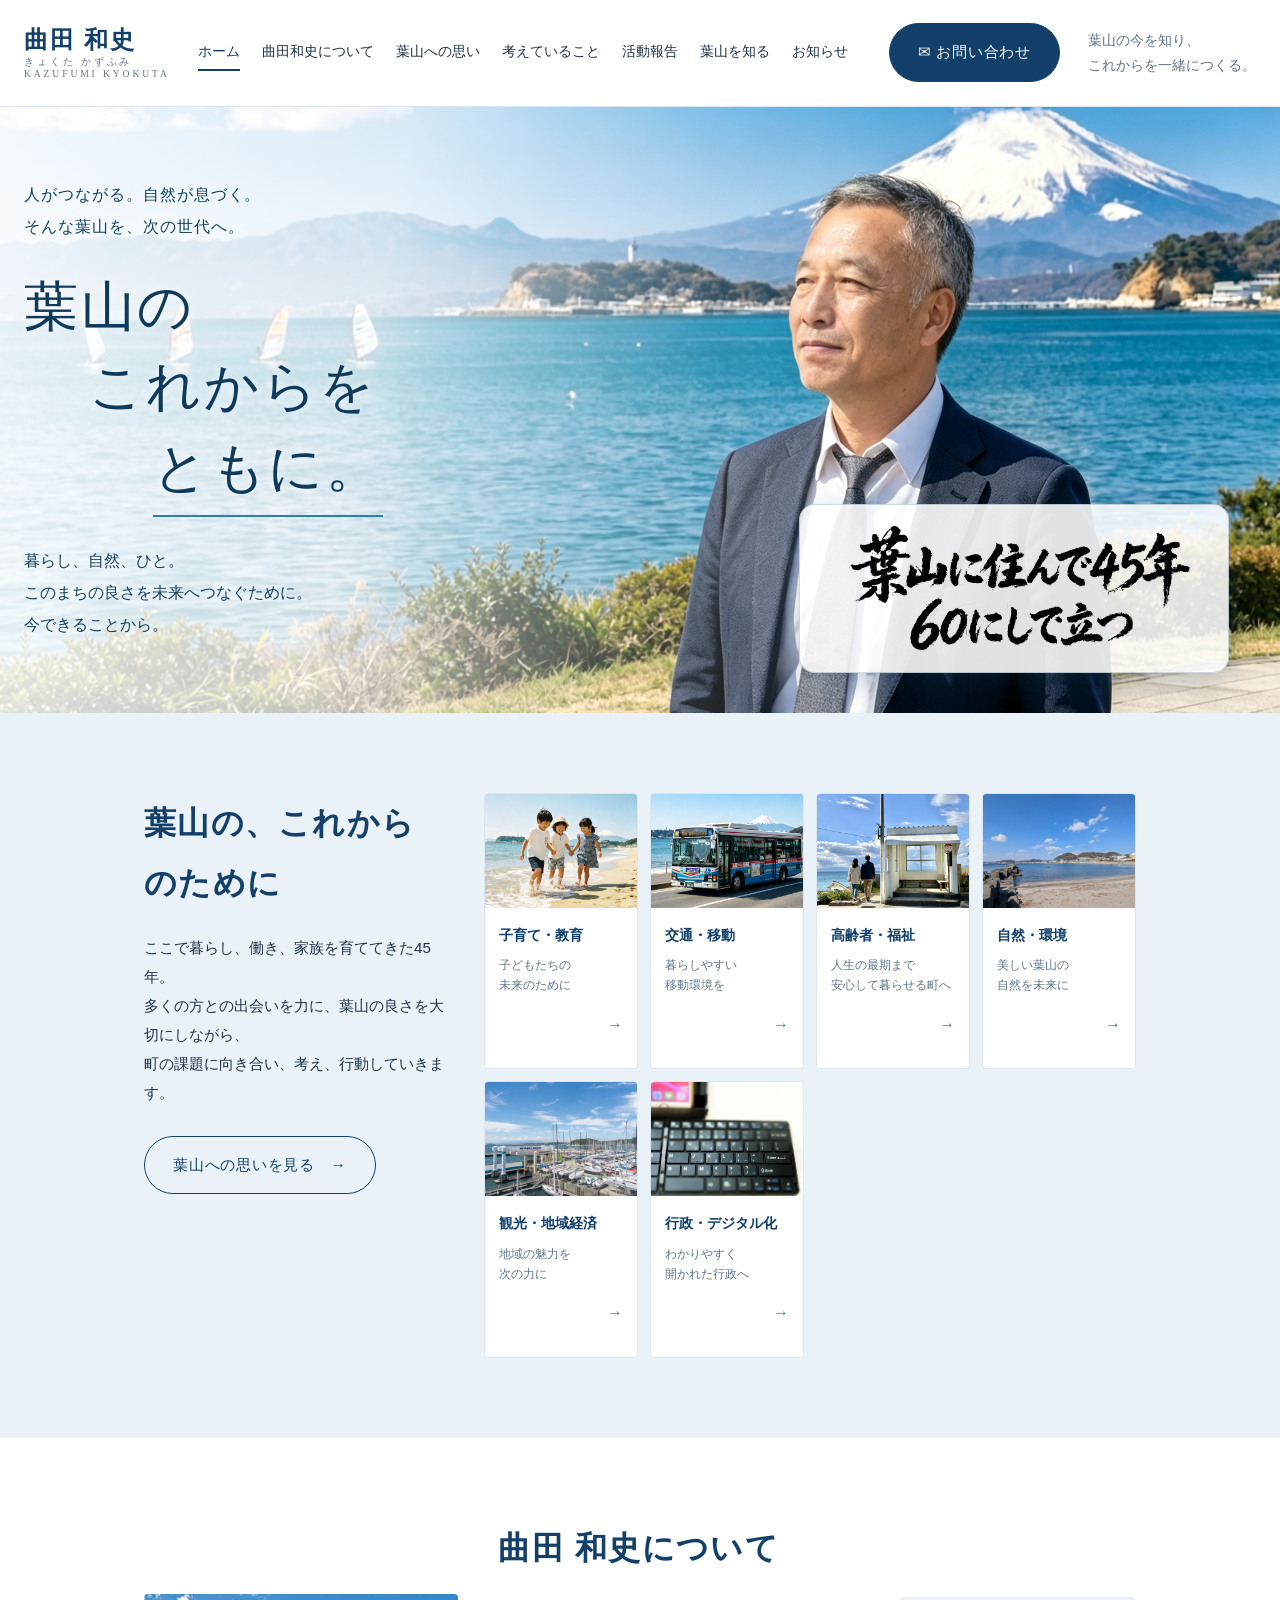
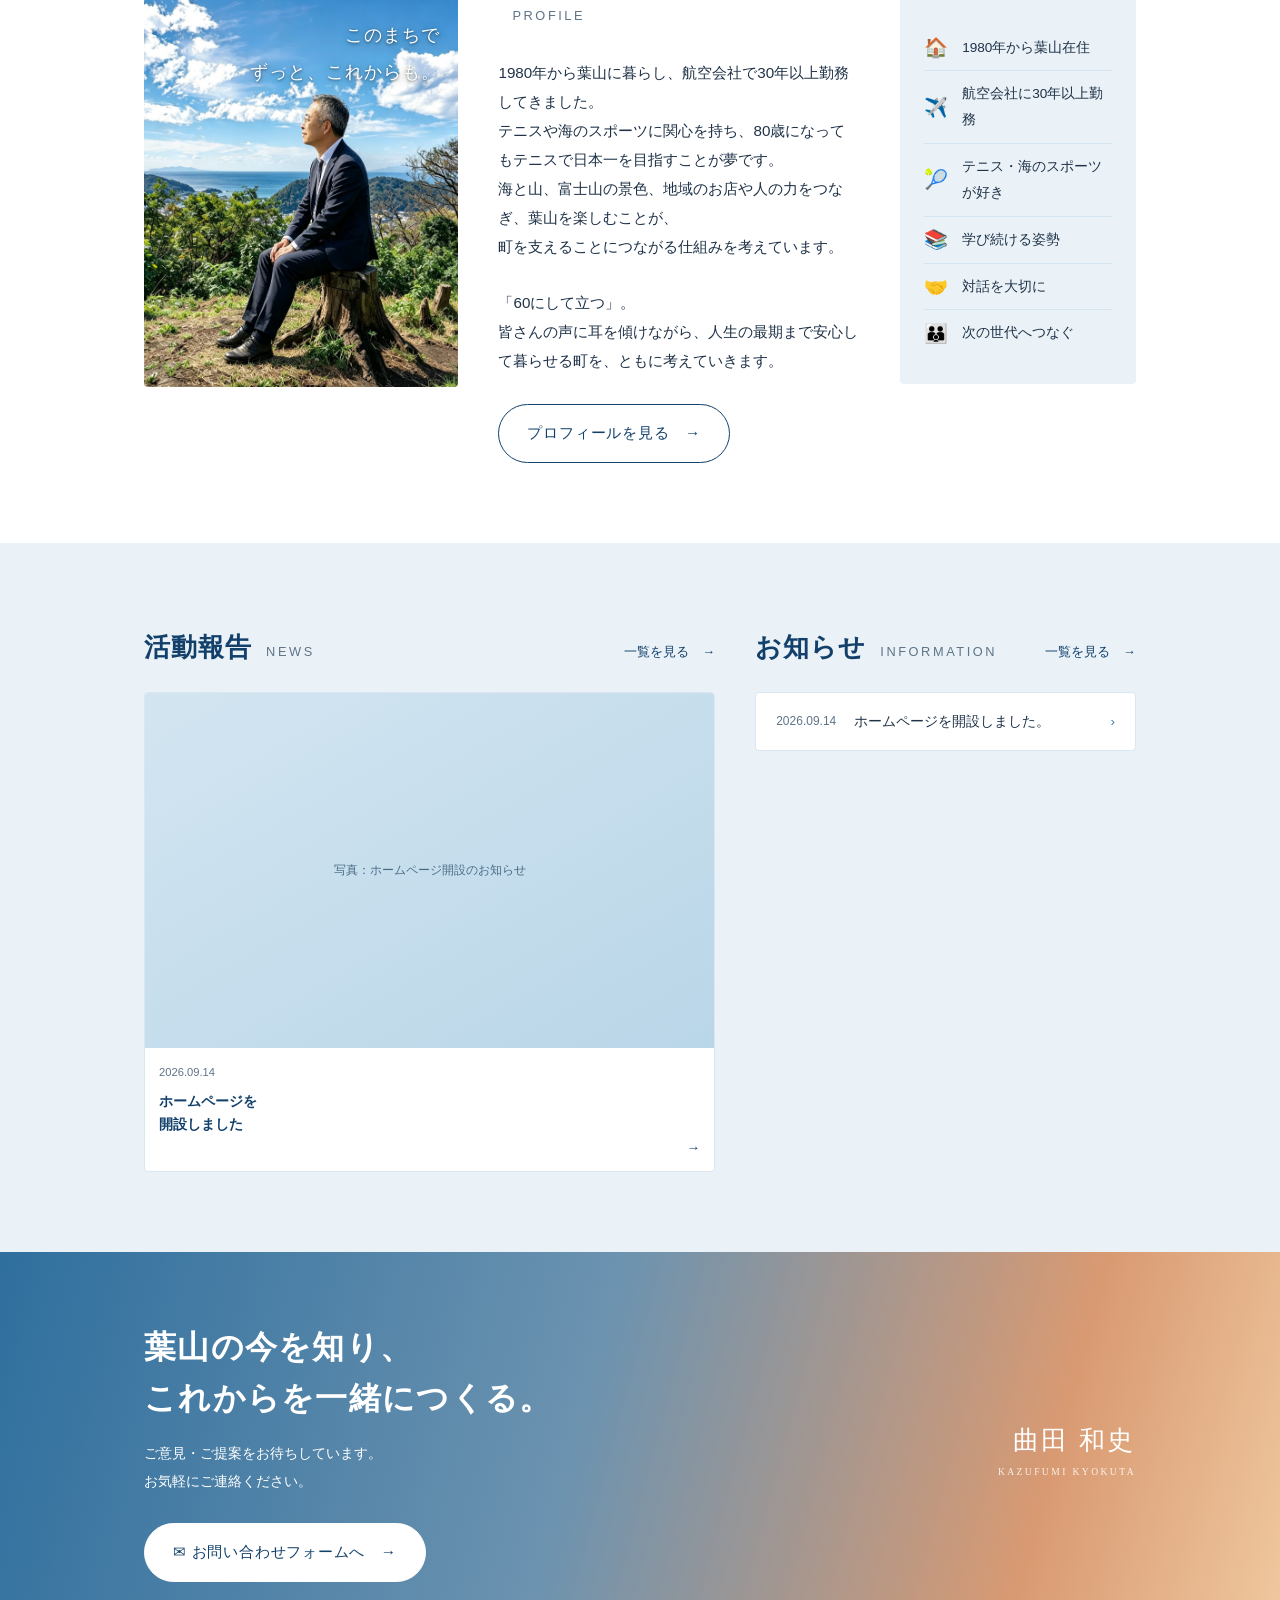
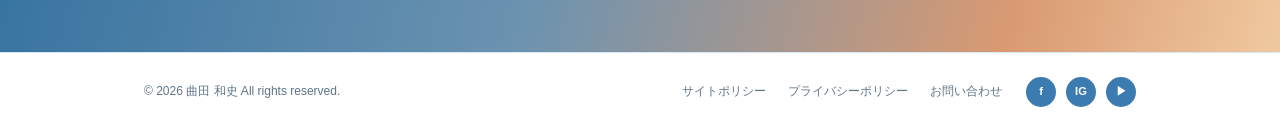
==== index.html @ a9e31032 "活動報告・お知らせを、まだ実施していない内容から整理 実際にはまだ行っていない活動報告・お知らせのダミー項目を削除し、 両セクションとも2026年9月14日付けの「ホームページを開設しました」 のみを" ====
<!DOCTYPE html>
<html lang="ja">
<head>
  <meta charset="UTF-8">
  <meta name="viewport" content="width=device-width, initial-scale=1.0">
  <title>曲田 和史 | 葉山のこれからを、ともに。</title>
  <link rel="stylesheet" href="assets/css/common.css">
</head>
<body>

  <!-- ============ ヘッダー ============ -->
  <header class="header">
    <div class="header__inner">

      <a class="logo" href="#home">
        <span class="logo__name">曲田 和史</span>
        <span class="logo__kana">きょくた かずふみ</span>
        <span class="logo__roman">KAZUFUMI KYOKUTA</span>
      </a>

      <!-- スマホ用のメニューボタン。押すと下のナビが開く（JS の 1〜3 番） -->
      <button class="menu-btn" id="menuBtn" aria-label="メニューを開く">☰</button>

      <nav class="nav" id="nav">
        <ul class="nav__list">
          <li><a href="#home" class="is-current">ホーム</a></li>
          <li><a href="#profile">曲田和史について</a></li>
          <li><a href="#omoi">葉山への思い</a></li>
          <li><a href="#policy">考えていること</a></li>
          <li><a href="#news">活動報告</a></li>
          <li><a href="#hayama">葉山を知る</a></li>
          <li><a href="#info">お知らせ</a></li>
        </ul>
      </nav>

      <a class="btn btn--fill header__contact" href="#contact">✉ お問い合わせ</a>

      <p class="header__catch">葉山の今を知り、<br>これからを一緒につくる。</p>

    </div>
  </header>

  <!-- ============ ヒーロー（トップの大きな見せ場） ============ -->
  <section class="hero" id="home">

    <!-- メイン写真。assets/images フォルダに置いた画像ファイルを、パスで指定している。
         alt は写真が表示できないときに代わりに読まれる説明文なので、内容がわかるように書く -->
    <img class="hero__bg" src="assets/images/hero-kyokuta-portrait_2560x1696.png"
         alt="葉山の海辺に立つ曲田和史。背景に江ノ島と富士山、海にはウィンドサーフィン">

    <div class="hero__inner">

      <p class="hero__lead">
        人がつながる。自然が息づく。<br>
        そんな葉山を、次の世代へ。
      </p>

      <h1 class="hero__catch">
        <span>葉山の</span>
        <span>これからを</span>
        <span>ともに。</span>
      </h1>

      <p class="hero__sub">
        暮らし、自然、ひと。<br>
        このまちの良さを未来へつなぐために。<br>
        今できることから。
      </p>

    </div>

    <!-- 毛筆の文字は画像（背景が透明な PNG）で用意して貼る。
         alt に同じ文字を書いておくと、画像が表示できないときや読み上げのときに、文字として伝わる -->
    <div class="hero__badge">
      <img src="assets/images/calligraphy-45years-transparent_2466x875.png" alt="葉山に住んで 45年 60にして立つ">
    </div>
  </section>

  <!-- ============ 考えていること（政策） ============ -->
  <section class="section policy" id="policy">
    <div class="container policy__inner">

      <div class="policy__text">
        <h2 class="heading">葉山の、これからのために</h2>
        <p>
          ここで暮らし、働き、家族を育ててきた45年。<br>
          多くの方との出会いを力に、葉山の良さを大切にしながら、<br>
          町の課題に向き合い、考え、行動していきます。
        </p>
        <a class="btn btn--line" href="#omoi">葉山への思いを見る　→</a>
      </div>

      <div class="policy__cards">

        <a class="card" href="kosodate.html">
          <div class="photo">
            <img src="assets/images/kids-on-beach_2048x2048.png"
                 alt="江ノ島と富士山を背景に、波打ち際で手をつないで歩く3人の子どもたち"
                 style="width: 100%; height: 100%; object-fit: cover;">
          </div>
          <div class="card__body">
            <p class="card__title">子育て・教育</p>
            <p class="card__desc">子どもたちの<br>未来のために</p>
            <p class="card__arrow">→</p>
          </div>
        </a>

        <a class="card" href="kotsu.html">
          <div class="photo">
            <img src="assets/images/route-bus_2848x1600.png"
                 alt="江ノ島と富士山を背景に、海沿いの道を走る路線バス"
                 style="width: 100%; height: 100%; object-fit: cover;">
          </div>
          <div class="card__body">
            <p class="card__title">交通・移動</p>
            <p class="card__desc">暮らしやすい<br>移動環境を</p>
            <p class="card__arrow">→</p>
          </div>
        </a>

        <a class="card" href="korei.html">
          <div class="photo">
            <img src="assets/images/elderly-couple-walking_2464x1600.png"
                 alt="海沿いの道でバス停の待合所の前を、手をつないで歩く夫婦の後ろ姿"
                 style="width: 100%; height: 100%; object-fit: cover;">
          </div>
          <div class="card__body">
            <p class="card__title">高齢者・福祉</p>
            <p class="card__desc">人生の最期まで<br>安心して暮らせる町へ</p>
            <p class="card__arrow">→</p>
          </div>
        </a>

        <a class="card" href="shizen.html">
          <div class="photo">
            <img src="assets/images/hayama-coast_1280x720.png"
                 alt="テトラポッドごしに見える葉山の海と、遠くに広がる街並みと山"
                 style="width: 100%; height: 100%; object-fit: cover;">
          </div>
          <div class="card__body">
            <p class="card__title">自然・環境</p>
            <p class="card__desc">美しい葉山の<br>自然を未来に</p>
            <p class="card__arrow">→</p>
          </div>
        </a>

        <a class="card" href="kanko.html">
          <div class="photo">
            <img src="assets/images/yacht-harbor_800x600.png"
                 alt="ヨットが並ぶ葉山マリーナと、奥に見える江ノ島"
                 style="width: 100%; height: 100%; object-fit: cover;">
          </div>
          <div class="card__body">
            <p class="card__title">観光・地域経済</p>
            <p class="card__desc">地域の魅力を<br>次の力に</p>
            <p class="card__arrow">→</p>
          </div>
        </a>

        <a class="card" href="gyosei.html">
          <div class="photo">
            <img src="assets/images/digital-procedure-keyboard_670x446.png"
                 alt="スマートフォンとBluetoothキーボードを使って手続きをするようす"
                 style="width: 100%; height: 100%; object-fit: cover;">
          </div>
          <div class="card__body">
            <p class="card__title">行政・デジタル化</p>
            <p class="card__desc">わかりやすく<br>開かれた行政へ</p>
            <p class="card__arrow">→</p>
          </div>
        </a>

      </div>
    </div>
  </section>

  <!-- ============ 曲田 和史について（プロフィール） ============ -->
  <section class="section profile" id="profile">
    <div class="container profile__inner">

      <div class="profile__figure">
        <div class="photo" style="width: 100%; height: 100%;">
          <img src="assets/images/profile-portrait-nature_2304x1728.png"
               alt="緑に囲まれた高台から、海と葉山の街並みを見つめる曲田和史"
               style="width: 100%; height: 100%; object-fit: cover;">
        </div>
        <p class="profile__handwrite">
          このまちで<br>
          ずっと、これからも。
        </p>
      </div>

      <div class="profile__text">
        <h2 class="heading">曲田 和史について<span class="heading-en">PROFILE</span></h2>
        <p>
          1980年から葉山に暮らし、航空会社で30年以上勤務してきました。<br>
          テニスや海のスポーツに関心を持ち、80歳になってもテニスで日本一を目指すことが夢です。<br>
          海と山、富士山の景色、地域のお店や人の力をつなぎ、葉山を楽しむことが、<br>
          町を支えることにつながる仕組みを考えています。
        </p>
        <p>
          「60にして立つ」。<br>
          皆さんの声に耳を傾けながら、人生の最期まで安心して暮らせる町を、ともに考えていきます。
        </p>
        <a class="btn btn--line" href="profile.html">プロフィールを見る　→</a>
      </div>

      <!-- アイコンは絵文字（ただの文字）を使っているので、外部のライブラリはいらない -->
      <ul class="profile__points">
        <li><span class="icon">🏠</span>1980年から葉山在住</li>
        <li><span class="icon">✈️</span>航空会社に30年以上勤務</li>
        <li><span class="icon">🎾</span>テニス・海のスポーツが好き</li>
        <li><span class="icon">📚</span>学び続ける姿勢</li>
        <li><span class="icon">🤝</span>対話を大切に</li>
        <li><span class="icon">👪</span>次の世代へつなぐ</li>
      </ul>

    </div>
  </section>

  <!-- ============ 活動報告 ＋ お知らせ ============ -->
  <section class="section news" id="news">
    <div class="container news__inner">

      <div id="omoi">
        <div class="news__head">
          <h2 class="heading">活動報告<span class="heading-en">NEWS</span></h2>
          <a class="link-more" href="#news">一覧を見る　→</a>
        </div>

        <div class="news__cards">

          <a class="card news__card" href="#news">
            <div class="photo"><span>写真：ホームページ開設のお知らせ</span></div>
            <div class="card__body">
              <time datetime="2026-09-14">2026.09.14</time>
              <p>ホームページを<br>開設しました</p>
              <p class="card__arrow">→</p>
            </div>
          </a>

        </div>
      </div>

      <div id="info">
        <div class="news__head">
          <h2 class="heading">お知らせ<span class="heading-en">INFORMATION</span></h2>
          <a class="link-more" href="#info">一覧を見る　→</a>
        </div>

        <ul class="info__list">
          <li><a href="#info"><time datetime="2026-09-14">2026.09.14</time>ホームページを開設しました。<span class="arrow">›</span></a></li>
        </ul>
      </div>

    </div>
  </section>

  <!-- ============ お問い合わせへの呼びかけ ============ -->
  <section class="cta" id="contact">
    <div class="container cta__inner">

      <div>
        <h2 class="cta__title">
          葉山の今を知り、<br>
          これからを一緒につくる。
        </h2>
        <p class="cta__text">
          ご意見・ご提案をお待ちしています。<br>
          お気軽にご連絡ください。
        </p>
        <a class="btn btn--white" href="#contact">✉ お問い合わせフォームへ　→</a>
      </div>

      <p class="cta__sign" id="hayama">
        <strong>曲田 和史</strong>
        <small>KAZUFUMI KYOKUTA</small>
      </p>

    </div>
  </section>

  <!-- ============ フッター ============ -->
  <footer class="footer">
    <div class="container footer__inner">

      <p style="margin: 0;">© 2026 曲田 和史 All rights reserved.</p>

      <ul class="footer__links">
        <li><a href="#">サイトポリシー</a></li>
        <li><a href="#">プライバシーポリシー</a></li>
        <li><a href="#contact">お問い合わせ</a></li>
      </ul>

      <ul class="footer__sns">
        <li><a href="#" aria-label="Facebook">f</a></li>
        <li><a href="#" aria-label="Instagram">IG</a></li>
        <li><a href="#" aria-label="YouTube">▶</a></li>
      </ul>

    </div>
  </footer>

  <!-- 右下に固定される「上に戻る」ボタン -->
  <button class="to-top" id="toTopBtn" aria-label="ページの先頭へ戻る">↑</button>

  <script>
    // 1. スマホ用のメニューボタンと、開け閉めしたいナビを探しておく
    const menuBtn = document.getElementById("menuBtn");
    const nav = document.getElementById("nav");

    // 2. メニューボタンがクリックされたら、ナビに is-open という印を付け外しする
    //    （classList.toggle は「付いていなければ付ける／付いていれば外す」という便利な命令）
    menuBtn.addEventListener("click", function () {
      nav.classList.toggle("is-open");
    });

    // 3. ナビの中のリンクが押されたら、開いたメニューを閉じる
    //    querySelectorAll で「当てはまるものすべて」を集め、forEach で 1つずつ処理する
    nav.querySelectorAll("a").forEach(function (link) {
      link.addEventListener("click", function () {
        nav.classList.remove("is-open");
      });
    });

    // 4. 右下の「上に戻る」ボタンを探しておく
    const toTopBtn = document.getElementById("toTopBtn");

    // 5. ページがスクロールされるたびに、中括弧の中を実行する
    //    window.scrollY は「今どれくらい下までスクロールしたか」を px であらわす数
    window.addEventListener("scroll", function () {
      if (window.scrollY > 400) {
        toTopBtn.classList.add("is-visible");     // 400px より下なら、ボタンを表示する
      } else {
        toTopBtn.classList.remove("is-visible");  // それより上なら、ボタンを隠す
      }
    });

    // 6. 「上に戻る」ボタンがクリックされたら、ページの先頭（top: 0）までなめらかに動かす
    toTopBtn.addEventListener("click", function () {
      window.scrollTo({ top: 0, behavior: "smooth" });
    });
  </script>

</body>
</html>
---- assets/css/common.css ----
/* 1. よく使う色をここにまとめておく。--名前 で作った値は、下のほうで var(--名前) と書いて呼び出せる */
    :root {
      --navy:       #12406b;   /* 見出しやボタンに使う濃い青 */
      --navy-dark:  #0c2d4d;   /* いちばん濃い青（ボタンを押したときなど） */
      --navy-light: #3c7bb0;   /* 少し明るい青 */
      --sky:        #eaf2f8;   /* 背景のうすい水色 */
      --sky-deep:   #d3e5f1;   /* 少し濃い水色 */
      --text:       #1f3247;   /* ふつうの文字の色 */
      --text-sub:   #5f7488;   /* 補足の文字の色（少し薄い） */
      --line:       #dbe7f0;   /* 区切り線や枠の色 */
      --white:      #ffffff;
    }

    /* 2. ブラウザが最初から付けている余白などを打ち消しておく。* は「すべての要素」という意味 */
    * {
      box-sizing: border-box;  /* 幅の計算に padding と border も含める（レイアウトが崩れにくくなる） */
    }

    /* 3. ページ全体の基本の見た目 */
    html {
      scroll-behavior: smooth; /* ページ内リンクを押したとき、ぴょんと飛ばずになめらかに動く */
    }

    body {
      margin: 0;
      font-family: "Yu Gothic UI", "Hiragino Sans", "Meiryo", sans-serif;
      font-size: 16px;
      line-height: 1.9;
      color: var(--text);
      background-color: var(--white);
    }

    img {
      max-width: 100%;         /* 画面より大きい画像がはみ出さないようにする */
      height: auto;
      display: block;
    }

    a {
      color: inherit;          /* inherit = 親と同じ指定を受けつぐ。ここでは文字色をそのままにする */
      text-decoration: none;   /* リンクの下線を消す */
    }

    /* 4. 中身を画面の中央に置くための箱。max-width で広がりすぎるのを止める */
    .container {
      width: 100%;
      max-width: 1040px;
      margin: 0 auto;          /* 左右の margin を auto にすると中央に寄る */
      padding: 0 24px;
    }

    /* 5. セクション（大きなかたまり）の上下の余白 */
    .section {
      padding: 80px 0;
      /* 上に固定されているヘッダーの下にタイトルが隠れないよう、リンクで飛んだときの余白をとる */
      scroll-margin-top: 90px;
    }

    /* 6. セクションの見出し。日本語の大きい文字と、そのうしろの小さい英語をセットで使う */
    .heading {
      margin: 0 0 20px;
      font-size: 2rem;         /* rem は「body の文字サイズの何倍か」。2rem = 32px */
      font-weight: 700;
      letter-spacing: 0.04em;  /* 文字と文字のすき間を少し広げると上品に見える */
      color: var(--navy);
    }

    .heading-en {
      margin-left: 14px;
      font-size: 0.8rem;
      font-weight: 500;
      letter-spacing: 0.2em;
      color: var(--text-sub);
    }

    /* 7. 【写真のかわりの箱】まだ写真がないので、うすい水色の四角で場所だけ作っておく。
          写真ができたら、この <div class="photo"> を <img src="ファイル名" alt="説明"> に差し替える */
    .photo {
      display: flex;                 /* 中の文字を上下左右の中央に置くための指定（この行と下の2行がセット） */
      align-items: center;
      justify-content: center;
      background: linear-gradient(150deg, var(--sky-deep), #b9d6e8);
      border-radius: 4px;
      overflow: hidden;              /* 中身が箱からはみ出したら切り取る */
    }

    .photo span {
      padding: 4px 10px;
      font-size: 0.75rem;
      line-height: 1.6;
      text-align: center;
      color: #4a6d87;
    }

    /* 8. ボタンの共通の見た目。塗りつぶしの青ボタンと、枠だけの白ボタンの2種類を用意する */
    .btn {
      display: inline-flex;          /* 文字と矢印を横に並べつつ、上下の中央でそろえる */
      align-items: center;
      gap: 12px;                     /* 中の要素どうしのすき間 */
      padding: 14px 28px;
      font-size: 0.95rem;
      font-family: inherit;
      letter-spacing: 0.05em;
      border-radius: 999px;          /* とても大きい値にすると、左右が半円のカプセル型になる */
      border: 1px solid var(--navy);
      cursor: pointer;               /* マウスを重ねたときの矢印を「指」の形にする */
      transition: 0.25s;             /* 色などが変わるとき、0.25 秒かけてなめらかに変える */
    }

    .btn--fill {
      color: var(--white);
      background: var(--navy);
    }

    /* 9. :hover は「マウスを重ねたとき」の見た目 */
    .btn--fill:hover {
      background: var(--navy-dark);
      border-color: var(--navy-dark);
    }

    .btn--line {
      color: var(--navy);
      background: transparent;       /* transparent = 透明（背景色なし） */
    }

    .btn--line:hover {
      color: var(--white);
      background: var(--navy);
    }

    /* 10. ヘッダー。position: sticky でスクロールしても画面の上にはりつく */
    .header {
      position: sticky;
      top: 0;
      z-index: 50;                   /* 数字が大きいほど手前に表示される */
      background: rgba(255, 255, 255, 0.95);
      border-bottom: 1px solid var(--line);
      backdrop-filter: blur(6px);    /* うしろをぼかして、すこし透けたガラスのように見せる */
    }

    .header__inner {
      display: flex;                 /* 中身を横一列に並べる */
      align-items: center;
      gap: 28px;
      max-width: 1280px;
      margin: 0 auto;
      padding: 14px 24px;
    }

    /* 11. 左上の名前（ロゴ）。明朝体にすると落ちついた雰囲気になる */
    .logo {
      flex-shrink: 0;                /* 画面が狭くなっても、この部分は縮ませない */
      font-family: "Yu Mincho", "Hiragino Mincho ProN", "MS PMincho", serif;
      line-height: 1.3;
    }

    .logo__name {
      display: block;
      font-size: 1.5rem;
      font-weight: 700;
      letter-spacing: 0.08em;
      color: var(--navy);
    }

    .logo__kana,
    .logo__roman {
      display: block;
      font-size: 0.6rem;
      letter-spacing: 0.3em;
      color: var(--text-sub);
    }

    /* 12. メニュー（ナビゲーション）。ul の点を消して横に並べる */
    .nav {
      margin-right: auto;            /* 右側の margin を auto にすると、残りのすき間を全部そこに使う＝左に寄る */
    }

    .nav__list {
      display: flex;
      gap: 22px;
      margin: 0;
      padding: 0;
      list-style: none;              /* 箇条書きの点を消す */
    }

    .nav__list a {
      display: inline-block;
      padding: 4px 0;
      font-size: 0.85rem;
      border-bottom: 2px solid transparent;  /* 下線の場所を先に作っておき、色だけ透明にしておく */
      transition: 0.2s;
    }

    .nav__list a:hover,
    .nav__list a.is-current {        /* is-current は「今見ているページ」に付ける印 */
      color: var(--navy);
      border-bottom-color: var(--navy);
    }

    /* 13. ヘッダーのいちばん右の小さなキャッチコピー */
    .header__catch {
      flex-shrink: 0;
      font-size: 0.9rem;
      line-height: 1.7;
      color: var(--text-sub);
    }

    /* 14. スマホ用のメニューボタン。ふだんは display: none で隠しておき、画面が狭いときだけ出す（下の 33 番） */
    .menu-btn {
      display: none;
      width: 44px;
      height: 44px;
      padding: 0;
      background: transparent;
      border: 1px solid var(--line);
      border-radius: 8px;
      font-size: 1.2rem;
      color: var(--navy);
      cursor: pointer;
    }

    /* 15. ヒーロー（トップのいちばん目立つ場所）。メイン写真を全面に敷き、その上に文字を重ねる。
          .hero::before は写真の上にかぶせる「白いベール」。左半分だけ白くして、文字を読みやすくしている。
          （::before は、その要素の中に作れる飾り用の箱。content がないと表示されないのがお約束） */
    .hero {
      position: relative;            /* 中の要素を position: absolute で自由に置けるようにする土台 */
      overflow: hidden;
      background-color: #9fd0ef;     /* 写真が表示される前や、読み込めなかったときの色 */
    }

    .hero::before {
      content: "";
      position: absolute;
      inset: 0;                      /* 上下左右ぴったり 0 = 親（.hero）いっぱいに広げる */
      z-index: 1;                    /* 数字が大きいほど手前。写真（0）より手前、文字（2）より後ろ */
      background: linear-gradient(100deg,
        rgba(255, 255, 255, 0.90) 0%,
        rgba(255, 255, 255, 0.74) 30%,
        rgba(255, 255, 255, 0.20) 54%,
        rgba(255, 255, 255, 0.00) 70%);
    }

    /* 16. メイン写真。object-fit: cover は「箱いっぱいに、写真の比率を保ったまま切り取って表示する」指定。
          object-position で表示の中心をずらし、右寄りに写っている人物が切れないようにしている */
    .hero__bg {
      position: absolute;
      inset: 0;
      z-index: 0;
      width: 100%;
      height: 100%;
      object-fit: cover;
      object-position: 72% center;
    }

    /* 17. ヒーローの文字を入れる箱。写真とベールより手前に出したいので z-index: 2 にする */
    .hero__inner {
      position: relative;
      z-index: 2;
      display: grid;                 /* grid は中身を「表のマス目」のように置くしくみ */
      grid-template-columns: minmax(0, 600px);  /* 左に1列だけ作る＝文字が画面の左半分におさまる */
      align-content: center;         /* 中身をたての中央にそろえる */
      max-width: 1280px;
      margin: 0 auto;                /* 左右の margin を auto にすると中央に寄る */
      padding: 72px 24px;
      min-height: 600px;
    }

    /* 18. キャッチコピーの上に置くリード文 */
    .hero__lead {
      margin: 0 0 24px;
      font-size: 1rem;
      line-height: 2;
      letter-spacing: 0.06em;
      color: #123f60;
      text-shadow: 0 1px 6px rgba(255, 255, 255, 0.8);  /* 背景が写真でも読めるよう、白い光を後ろに敷く */
    }

    /* 19. 大きなキャッチコピー。明朝体＋広めの字間で、手書きの筆文字に近い印象にする。
          2行目・3行目を少しずつ右にずらして、手書きらしい流れを作っている */
    .hero__catch {
      margin: 0 0 28px;
      font-family: "Yu Mincho", "Hiragino Mincho ProN", "MS PMincho", serif;
      font-size: clamp(2.2rem, 4.2vw, 3.6rem);  /* clamp(最小, ふつう, 最大) で画面幅に応じて字の大きさを変える */
      font-weight: 500;
      line-height: 1.5;
      letter-spacing: 0.05em;
      color: #0e3a5c;
      text-shadow: 0 1px 10px rgba(255, 255, 255, 0.75);
    }

    .hero__catch span { display: block; }

    .hero__catch span:nth-child(2) { margin-left: 1.2em; }  /* nth-child(2) = 2番目の要素 */
    .hero__catch span:nth-child(3) {
      margin-left: 2.4em;
      border-bottom: 2px solid #2f7cb0;   /* 3行目の下に、下線の飾りを引く */
      padding-bottom: 6px;
      display: inline-block;
    }

    /* 20. キャッチコピーの下の説明文 */
    .hero__sub {
      margin: 0;
      font-size: 1rem;
      line-height: 2;
      color: #14405f;
      text-shadow: 0 1px 6px rgba(255, 255, 255, 0.8);
    }

    /* 21. 「葉山に住んで45年／60にして立つ」の毛筆バッジ。
          毛筆の画像が横長（16:9）なので、下じきも丸ではなく「角の丸い横長の板」にして形をそろえている。
          （正円にすると、横長の画像を収めたときに上下へ大きなすき間ができて、文字が小さくなってしまう）
          位置をずらしたいときは right と bottom の数字を変える */
    .hero__badge {
      position: absolute;
      right: 4%;
      bottom: 40px;
      z-index: 2;
      width: min(430px, 40%);        /* min(A, B) は「A と B の小さいほう」。画面が狭いと自動で縮む */
      /* 画像は文字ギリギリまで切り詰めてあるので、下じき側で余白をとる */
      padding: 16px 22px;
      background: rgba(255, 255, 255, 0.88);
      border-radius: 16px;
      /* box-shadow は影。1つめ（inset）で内側に細い枠線を描き、2つめで外側にやわらかい影を落とす */
      box-shadow:
        inset 0 0 0 1px rgba(18, 64, 107, 0.2),
        0 8px 30px rgba(18, 64, 107, 0.25);
    }

    /* 【毛筆の文字は画像で表示する】
       パソコンによって入っている書体がちがい、毛筆の書体がないと明朝体になってしまう。
       そこで文字そのものを画像（背景が透明な PNG）にして貼り、どの環境でも同じ見た目にしている。
       width: 100% で下じきの幅いっぱいに広げ、height: auto で縦を写真の比率どおりに自動で決めている */
    .hero__badge img {
      display: block;
      width: 100%;
      height: auto;
    }

    /* 22. 政策のセクション。背景をうすい水色にして、前後のセクションと区切る */
    .policy {
      background: var(--sky);
    }

    .policy__inner {
      display: grid;
      grid-template-columns: 300px 1fr;   /* 左に説明文、右にカード一覧 */
      gap: 40px;
    }

    .policy__text p {
      margin: 0 0 28px;
      font-size: 0.95rem;
    }

    /* 23. 政策カードを横に並べる。auto-fit と minmax で、画面幅に合わせて折り返す数が自動で変わる */
    .policy__cards {
      display: grid;
      grid-template-columns: repeat(auto-fit, minmax(140px, 1fr));
      gap: 12px;
    }

    .card {
      display: flex;
      flex-direction: column;
      background: var(--white);
      border: 1px solid var(--line);
      border-radius: 4px;
      overflow: hidden;
      transition: 0.25s;
    }

    /* 24. カードにマウスを重ねたら、少し浮き上がって影が付く */
    .card:hover {
      transform: translateY(-4px);   /* Y 方向（縦）に -4px 動かす＝4px 上に上げる */
      box-shadow: 0 10px 24px rgba(18, 64, 107, 0.12);
    }

    .card .photo {
      aspect-ratio: 4 / 3;
      border-radius: 0;
    }

    .card__body {
      display: flex;
      flex-direction: column;
      flex-grow: 1;                  /* あまったすき間をこの部分で埋める＝矢印が下にそろう */
      padding: 14px 14px 12px;
    }

    .card__title {
      margin: 0 0 6px;
      font-size: 0.9rem;
      font-weight: 700;
      color: var(--navy);
    }

    .card__desc {
      margin: 0 0 14px;
      font-size: 0.75rem;
      line-height: 1.7;
      color: var(--text-sub);
    }

    .card__arrow {
      margin-top: auto;              /* 上の margin を auto にすると、カードのいちばん下に押しやられる */
      text-align: right;
      color: var(--navy-light);
    }

    /* 25. プロフィールのセクション。写真・文章・特徴リストの3列 */
    .profile__inner {
      display: grid;
      grid-template-columns: 1fr 1.15fr 0.75fr;
      gap: 40px;
      align-items: center;
    }

    .profile__figure {
      position: relative;
      aspect-ratio: 4 / 5;
    }

    /* 26. 写真の上に重ねる手書き風の文字。position: absolute で写真の中の好きな場所に置く。
          右上の空（人物の顔にかからない場所）に置き、白抜き文字にして写真の上でも読みやすくする */
    .profile__handwrite {
      position: absolute;
      top: 6%;
      right: 6%;
      margin: 0;
      text-align: right;
      font-family: "Yu Mincho", "Hiragino Mincho ProN", "MS PMincho", serif;
      font-size: 1.15rem;
      line-height: 2;
      letter-spacing: 0.05em;
      color: #ffffff;
      text-shadow:
        0 1px 3px rgba(0, 0, 0, 0.5),
        0 2px 10px rgba(0, 0, 0, 0.35);
    }

    .profile__text p {
      margin: 0 0 28px;
      font-size: 0.95rem;
    }

    /* 27. 右側の「特徴」リスト。アイコン（絵文字）と文字を横に並べる */
    .profile__points {
      margin: 0;
      padding: 28px 24px;
      list-style: none;
      background: var(--sky);
      border-radius: 4px;
    }

    .profile__points li {
      display: flex;
      align-items: center;
      gap: 14px;
      padding: 10px 0;
      font-size: 0.85rem;
    }

    .profile__points li + li {        /* 「li のすぐ後ろに続く li」＝2つめ以降にだけ線を引く */
      border-top: 1px solid var(--sky-deep);
    }

    .profile__points .icon {
      flex-shrink: 0;
      font-size: 1.2rem;
      line-height: 1;
    }

    /* 28. 活動報告とお知らせを左右に並べる */
    .news {
      background: var(--sky);
    }

    .news__inner {
      display: grid;
      grid-template-columns: 1.5fr 1fr;
      gap: 40px;
    }

    /* 29. 見出しと「一覧を見る」を、左右の両端に離して置く */
    .news__head {
      display: flex;
      align-items: baseline;         /* 文字の下の線（ベースライン）でそろえる */
      justify-content: space-between;
      margin-bottom: 20px;
    }

    .news__head .heading { margin: 0; font-size: 1.6rem; }

    .link-more {
      font-size: 0.8rem;
      color: var(--navy);
      white-space: nowrap;           /* 「一覧を見る →」を途中で改行させない */
    }

    .link-more:hover { color: var(--navy-light); }

    .news__cards {
      display: grid;
      grid-template-columns: repeat(auto-fit, minmax(160px, 1fr));
      gap: 16px;
    }

    .news__card .photo { aspect-ratio: 16 / 10; border-radius: 0; }

    .news__card time {                /* time は「日付」をあらわすタグ */
      display: block;
      margin-bottom: 6px;
      font-size: 0.7rem;
      color: var(--text-sub);
    }

    .news__card p {
      margin: 0;
      font-size: 0.85rem;
      line-height: 1.7;
      font-weight: 700;
      color: var(--navy);
    }

    /* 30. お知らせは、白い箱の中に日付と本文を1行ずつ並べる */
    .info__list {
      margin: 0;
      padding: 0;
      list-style: none;
      background: var(--white);
      border: 1px solid var(--line);
      border-radius: 4px;
    }

    .info__list li + li { border-top: 1px solid var(--line); }

    .info__list a {
      display: flex;
      align-items: center;
      gap: 18px;
      padding: 16px 20px;
      font-size: 0.85rem;
      transition: 0.2s;
    }

    .info__list a:hover { background: var(--sky); }

    .info__list time {
      flex-shrink: 0;
      font-size: 0.75rem;
      color: var(--text-sub);
    }

    .info__list .arrow {
      margin-left: auto;
      color: var(--navy-light);
    }

    /* 31. ページ下部の呼びかけ（CTA）。夕焼けのようなグラデーションを背景にする */
    .cta {
      position: relative;
      overflow: hidden;
      padding: 70px 0;
      background: linear-gradient(105deg, #2f6f9e 0%, #6c93b0 45%, #d99a72 80%, #f0c9a0 100%);
      color: var(--white);
    }

    .cta__inner {
      display: grid;
      grid-template-columns: 1fr auto;
      gap: 32px;
      align-items: center;
    }

    .cta__title {
      margin: 0 0 16px;
      font-size: 2rem;
      font-weight: 700;
      line-height: 1.6;
      letter-spacing: 0.04em;
    }

    .cta__text {
      margin: 0 0 28px;
      font-size: 0.9rem;
      line-height: 1.9;
    }

    /* 32. 白背景に濃い青の文字のボタン（夕焼けの上でも読みやすいように色を変える） */
    .btn--white {
      color: var(--navy);
      background: var(--white);
      border-color: var(--white);
    }

    .btn--white:hover {
      color: var(--white);
      background: var(--navy-dark);
      border-color: var(--navy-dark);
    }

    .cta__sign {
      font-family: "Yu Mincho", "Hiragino Mincho ProN", "MS PMincho", serif;
      text-align: right;
      line-height: 1.4;
    }

    .cta__sign strong {
      display: block;
      font-size: 1.6rem;
      font-weight: 500;
      letter-spacing: 0.1em;
    }

    .cta__sign small {
      font-size: 0.6rem;
      letter-spacing: 0.25em;
      opacity: 0.85;                 /* opacity は透明度。1 が不透明、0 で見えなくなる */
    }

    /* 33. フッター */
    .footer {
      padding: 24px 0;
      font-size: 0.75rem;
      color: var(--text-sub);
      border-top: 1px solid var(--line);
    }

    .footer__inner {
      display: flex;
      align-items: center;
      gap: 24px;
      flex-wrap: wrap;               /* 入りきらないときは折り返す */
    }

    .footer__links {
      display: flex;
      gap: 22px;
      margin: 0 0 0 auto;            /* 左の margin を auto にして、右側へ寄せる */
      padding: 0;
      list-style: none;
    }

    .footer__links a:hover { color: var(--navy); }

    .footer__sns {
      display: flex;
      gap: 10px;
      margin: 0;
      padding: 0;
      list-style: none;
    }

    /* 34. SNS の丸いアイコン。写真を使わず、文字を丸で囲んで作っている */
    .footer__sns a {
      display: flex;
      align-items: center;
      justify-content: center;
      width: 30px;
      height: 30px;
      font-size: 0.7rem;
      font-weight: 700;
      color: var(--white);
      background: var(--navy-light);
      border-radius: 50%;
      transition: 0.2s;
    }

    .footer__sns a:hover { background: var(--navy); }

    /* 35. 右下の「上に戻る」ボタン。ふだんは opacity: 0 で見えなくしておき、JS で is-visible を付けて出す */
    .to-top {
      position: fixed;               /* 画面に貼りつけて、スクロールしても動かない */
      right: 24px;
      bottom: 24px;
      z-index: 60;
      width: 44px;
      height: 44px;
      padding: 0;
      color: var(--navy);
      background: var(--white);
      border: 1px solid var(--line);
      border-radius: 50%;
      cursor: pointer;
      opacity: 0;
      pointer-events: none;          /* 見えていないあいだはクリックできないようにする */
      transition: 0.3s;
      box-shadow: 0 4px 14px rgba(18, 64, 107, 0.15);
    }

    .to-top.is-visible {
      opacity: 1;
      pointer-events: auto;
    }

    .to-top:hover {
      color: var(--white);
      background: var(--navy);
    }

    /* 36. 画面が狭いとき（タブレット）の調整。@media は「画面幅が○px 以下のときだけ効く指定」 */
    @media (max-width: 1000px) {
      .hero__inner { min-height: 480px; padding: 56px 24px; }
      .hero__badge { right: 20px; bottom: 20px; width: min(340px, 50%); padding: 12px 16px; }
      .policy__inner,
      .profile__inner,
      .news__inner { grid-template-columns: 1fr; }
      .header__catch { display: none; }
      .nav__list { gap: 16px; }
      .nav__list a { font-size: 0.8rem; }
    }

    /* 37. 画面が狭いとき（スマホ）の調整。メニューはボタンを押したときだけ開くようにする */
    @media (max-width: 760px) {
      .section { padding: 56px 0; }
      .heading { font-size: 1.6rem; }
      .menu-btn { display: block; }            /* 隠していたメニューボタンを表示する */

      .nav {
        display: none;                         /* ふだんはメニューを隠す */
        position: absolute;
        top: 100%;                             /* ヘッダーのすぐ下 */
        left: 0;
        right: 0;
        padding: 8px 24px 16px;
        background: var(--white);
        border-bottom: 1px solid var(--line);
      }

      .nav.is-open { display: block; }         /* JS で is-open が付いたときだけ表示する */

      .nav__list {
        flex-direction: column;                /* スマホでは縦に並べる */
        gap: 0;
      }

      .nav__list li + li { border-top: 1px solid var(--line); }
      .nav__list a { display: block; padding: 12px 0; font-size: 0.9rem; }

      .header__inner { position: relative; gap: 12px; }
      .header__contact { display: none; }
      /* スマホでは写真の上に文字を重ねるのをやめ、「写真 → 文字」の順に上から並べる。
         position: static にすると、重ねる指定が解けて、ふつうの並び順に戻る */
      .hero__bg { position: static; height: auto; aspect-ratio: 3 / 2; }
      .hero::before { display: none; }         /* 文字を重ねないので、白いベールもいらない */
      .hero__inner { min-height: 0; padding: 32px 24px 36px; }
      /* スマホでは写真の下に、中央ぞろえで置く。
         calc(100% - 48px) は「画面いっぱいから左右の余白 24px ずつを引いた幅」という計算 */
      .hero__badge {
        position: static;
        width: calc(100% - 48px);
        max-width: 420px;
        margin: 0 auto 32px;
      }
      .cta__inner { grid-template-columns: 1fr; }
      .cta__sign { text-align: left; }
      .footer__links { margin-left: 0; }
    }

    /* 38. OS 側で「動きを減らす」設定にしている人には、なめらかスクロールを止める */
    @media (prefers-reduced-motion: reduce) {
      html { scroll-behavior: auto; }
      .card:hover { transform: none; }
    }

/* ============================================================
   ここから下は、政策の詳細ページ（子育て・教育、交通・移動など）用のスタイル
   ============================================================ */

/* 39. 詳細ページの上部。パンくずリストとタイトルを、うすい水色の帯の中に置く */
.page-hero {
  padding: 48px 0 40px;
  background: linear-gradient(150deg, var(--sky-deep), #b9d6e8);
}

.breadcrumb {
  margin: 0 0 16px;
  font-size: 0.8rem;
  color: var(--text-sub);
}

.breadcrumb a:hover {
  color: var(--navy);
  text-decoration: underline;
}

.page-hero__title {
  margin: 0 0 10px;
  font-size: 2.2rem;
  font-weight: 700;
  letter-spacing: 0.04em;
  color: var(--navy);
}

.page-hero__lead {
  margin: 0;
  font-size: 1rem;
  color: var(--text-sub);
}

/* 40. 詳細ページの本文。読みやすいよう横幅を少し狭くする */
.detail__inner {
  max-width: 760px;
}

.detail h3 {
  margin: 48px 0 16px;
  font-size: 1.25rem;
  font-weight: 700;
  color: var(--navy);
  line-height: 1.6;
}

.detail h3:first-child {
  margin-top: 0;
}

.detail p {
  margin: 0 0 20px;
  font-size: 0.95rem;
}

.detail strong {
  color: var(--navy);
  font-weight: 700;
}

/* 41. 本文の途中に置く写真プレースホルダー。まだ写真がないので、場所だけ横長で作っておく */
.detail .photo {
  aspect-ratio: 16 / 9;
  margin: 28px 0 32px;
}

/* 42. 文章中の出典番号（[1] など）のリンク */
.cite {
  font-size: 0.75rem;
  vertical-align: super;
}

.cite a {
  color: var(--navy-light);
}

/* 43. 「※まだ決まっていません」といった注意書きを入れる箱 */
.note {
  margin: 20px 0 32px;
  padding: 14px 18px;
  background: var(--sky);
  border-left: 3px solid var(--navy-light);
  border-radius: 4px;
  font-size: 0.8rem;
  color: var(--text-sub);
  line-height: 1.8;
}

/* 44. ページのいちばん下に置く、出典（参考にした資料）の一覧 */
.sources {
  margin: 56px 0 0;
  padding-top: 24px;
  border-top: 1px solid var(--line);
}

.sources h2 {
  margin: 0 0 14px;
  font-size: 0.95rem;
  color: var(--navy);
}

.sources ol {
  margin: 0;
  padding-left: 1.4em;
  font-size: 0.75rem;
  line-height: 2;
  color: var(--text-sub);
  word-break: break-all;
}

.sources a {
  color: var(--navy-light);
}

.sources a:hover {
  text-decoration: underline;
}

/* 45. 数値を示す簡単な図表（円グラフ・棒グラフ）の入れ物。
      SVG を左に、色の意味を説明する凡例（はんれい）を右に並べる */
.chart {
  margin: 28px 0 32px;
  padding: 24px;
  background: var(--sky);
  border-radius: 4px;
  display: flex;
  align-items: center;
  gap: 28px;
  flex-wrap: wrap;
}

.chart svg {
  flex-shrink: 0;
}

.chart__legend {
  margin: 0;
  padding: 0;
  list-style: none;
  font-size: 0.85rem;
}

.chart__legend li {
  display: flex;
  align-items: center;
  gap: 10px;
  padding: 4px 0;
}

.chart__legend .dot {
  width: 12px;
  height: 12px;
  border-radius: 50%;
  flex-shrink: 0;
}

.chart__caption {
  margin: 8px 0 0;
  font-size: 0.7rem;
  color: var(--text-sub);
}

/* 46. 詳細ページの下部に置く、ほかの政策への案内リンク */
.policy-nav {
  background: var(--sky);
}

.policy-nav__grid {
  display: grid;
  grid-template-columns: repeat(auto-fit, minmax(140px, 1fr));
  gap: 12px;
}

.policy-nav__grid a {
  display: block;
  padding: 16px;
  background: var(--white);
  border: 1px solid var(--line);
  border-radius: 4px;
  font-size: 0.85rem;
  font-weight: 700;
  color: var(--navy);
  text-align: center;
  transition: 0.2s;
}

.policy-nav__grid a:hover {
  border-color: var(--navy-light);
  box-shadow: 0 6px 16px rgba(18, 64, 107, 0.1);
}

.policy-nav__grid a.is-current {
  background: var(--navy);
  color: var(--white);
}

/* 47. 詳細ページ、画面が狭いときの調整 */
@media (max-width: 760px) {
  .page-hero__title { font-size: 1.7rem; }
  .chart { flex-direction: column; align-items: flex-start; }
}

/* 48. プロフィールページの、経歴・資格の一覧表 */
.profile-table {
  width: 100%;
  margin: 12px 0 40px;
  border-collapse: collapse;
  font-size: 0.85rem;
}

.profile-table th,
.profile-table td {
  padding: 12px 16px;
  text-align: left;
  border-bottom: 1px solid var(--line);
  vertical-align: top;
}

.profile-table th {
  width: 160px;
  color: var(--navy);
  font-weight: 700;
  background: var(--sky);
  white-space: nowrap;
}

/* 49. スマホでは表を「見出し＋内容」の縦並びに崩す */
@media (max-width: 600px) {
  .profile-table, .profile-table tbody, .profile-table tr,
  .profile-table th, .profile-table td {
    display: block;
    width: auto;
  }
  .profile-table tr { padding: 12px 0; }
  .profile-table th { border-bottom: none; padding: 0 0 4px; }
  .profile-table td { padding: 0 0 4px; }
}
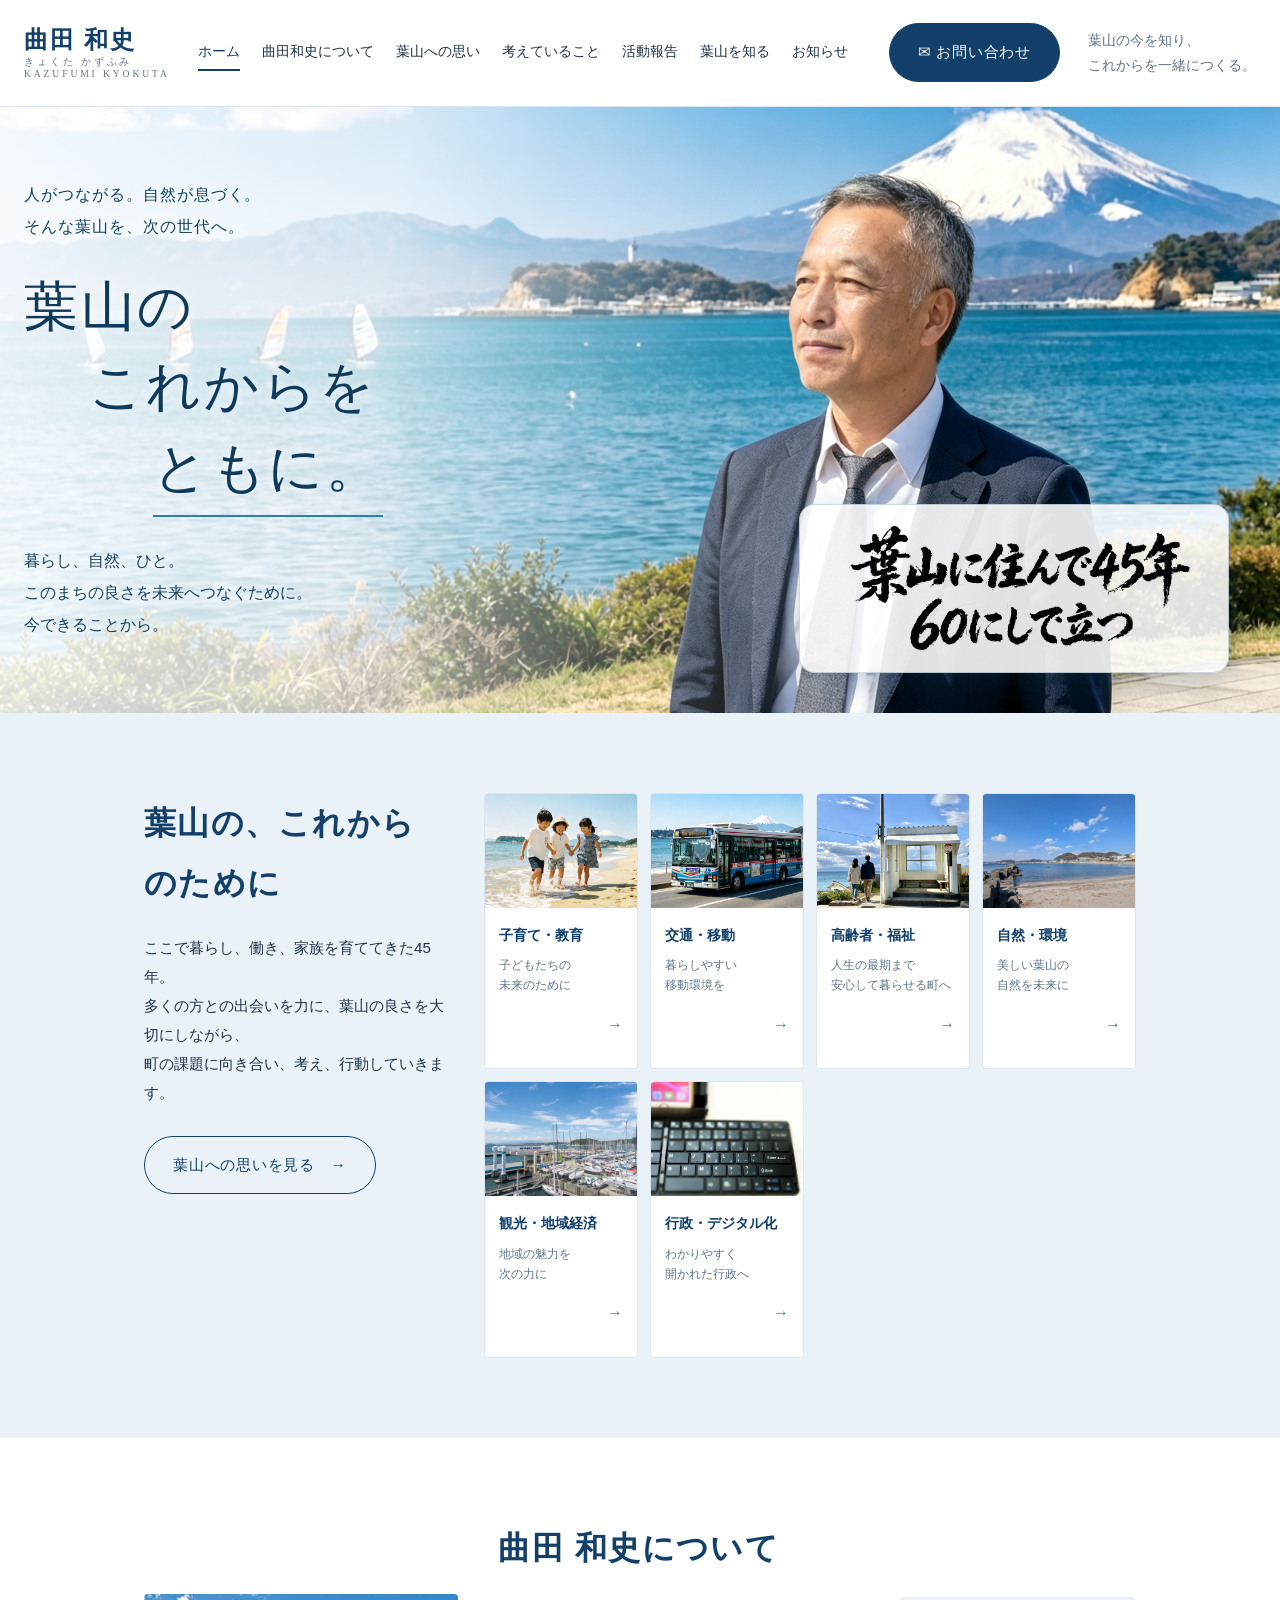
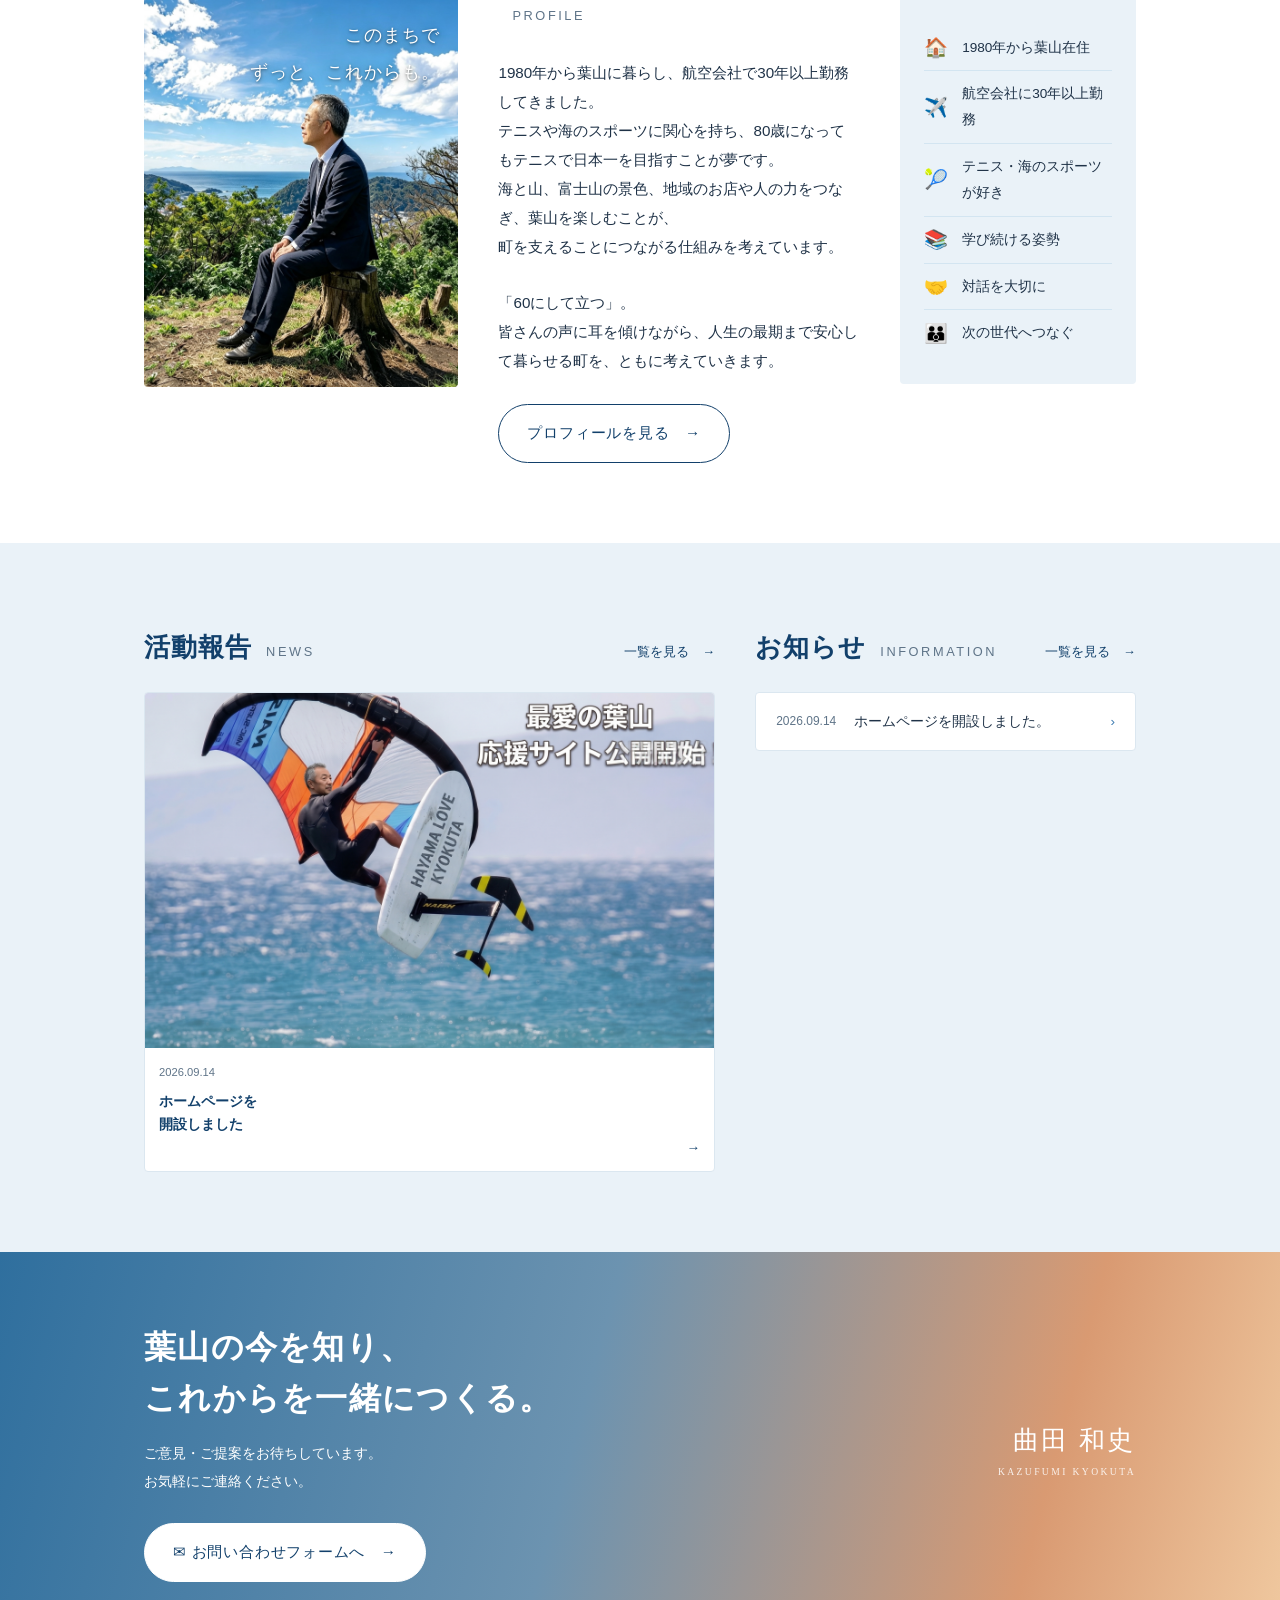
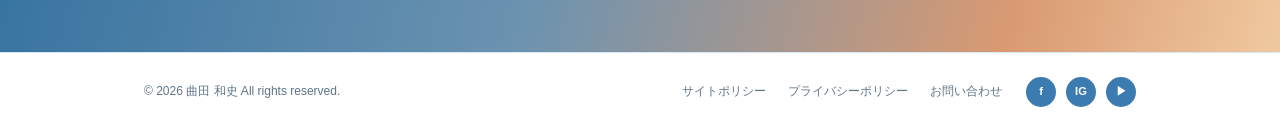
==== commit 2aa005d0: "活動報告「ホームページを開設しました」に写真を追加 ウイングフォイルを楽しむ写真に「最愛の葉山 応援サイト公開開始」の 文字を重ねた画像を、トップページの活動報告カードに反映した。" ====
--- a/index.html
+++ b/index.html
@@ -231,7 +231,11 @@
         <div class="news__cards">
 
           <a class="card news__card" href="#news">
-            <div class="photo"><span>写真：ホームページ開設のお知らせ</span></div>
+            <div class="photo">
+              <img src="assets/images/hayama-support-site-launch-wingfoil_2508x1664.jpg"
+                   alt="ウイングフォイルを楽しむ曲田和史と「最愛の葉山 応援サイト公開開始」の文字"
+                   style="width: 100%; height: 100%; object-fit: cover;">
+            </div>
             <div class="card__body">
               <time datetime="2026-09-14">2026.09.14</time>
               <p>ホームページを<br>開設しました</p>
@@ -287,8 +291,8 @@
       <p style="margin: 0;">© 2026 曲田 和史 All rights reserved.</p>
 
       <ul class="footer__links">
-        <li><a href="#">サイトポリシー</a></li>
-        <li><a href="#">プライバシーポリシー</a></li>
+        <li><a href="sitepolicy.html">サイトポリシー</a></li>
+        <li><a href="privacypolicy.html">プライバシーポリシー</a></li>
         <li><a href="#contact">お問い合わせ</a></li>
       </ul>
 
@@ -340,6 +344,15 @@
     toTopBtn.addEventListener("click", function () {
       window.scrollTo({ top: 0, behavior: "smooth" });
     });
+
+    // 7. SNSのアイコンがクリックされたら、まだ準備中であることを知らせる
+    //    forEach で3つのアイコンすべてに同じ処理をつける
+    document.querySelectorAll(".footer__sns a").forEach(function (link) {
+      link.addEventListener("click", function (event) {
+        event.preventDefault();  // リンク先へ移動しようとするのを止める
+        alert("SNSアカウントは現在準備中です。");
+      });
+    });
   </script>
 
 </body>
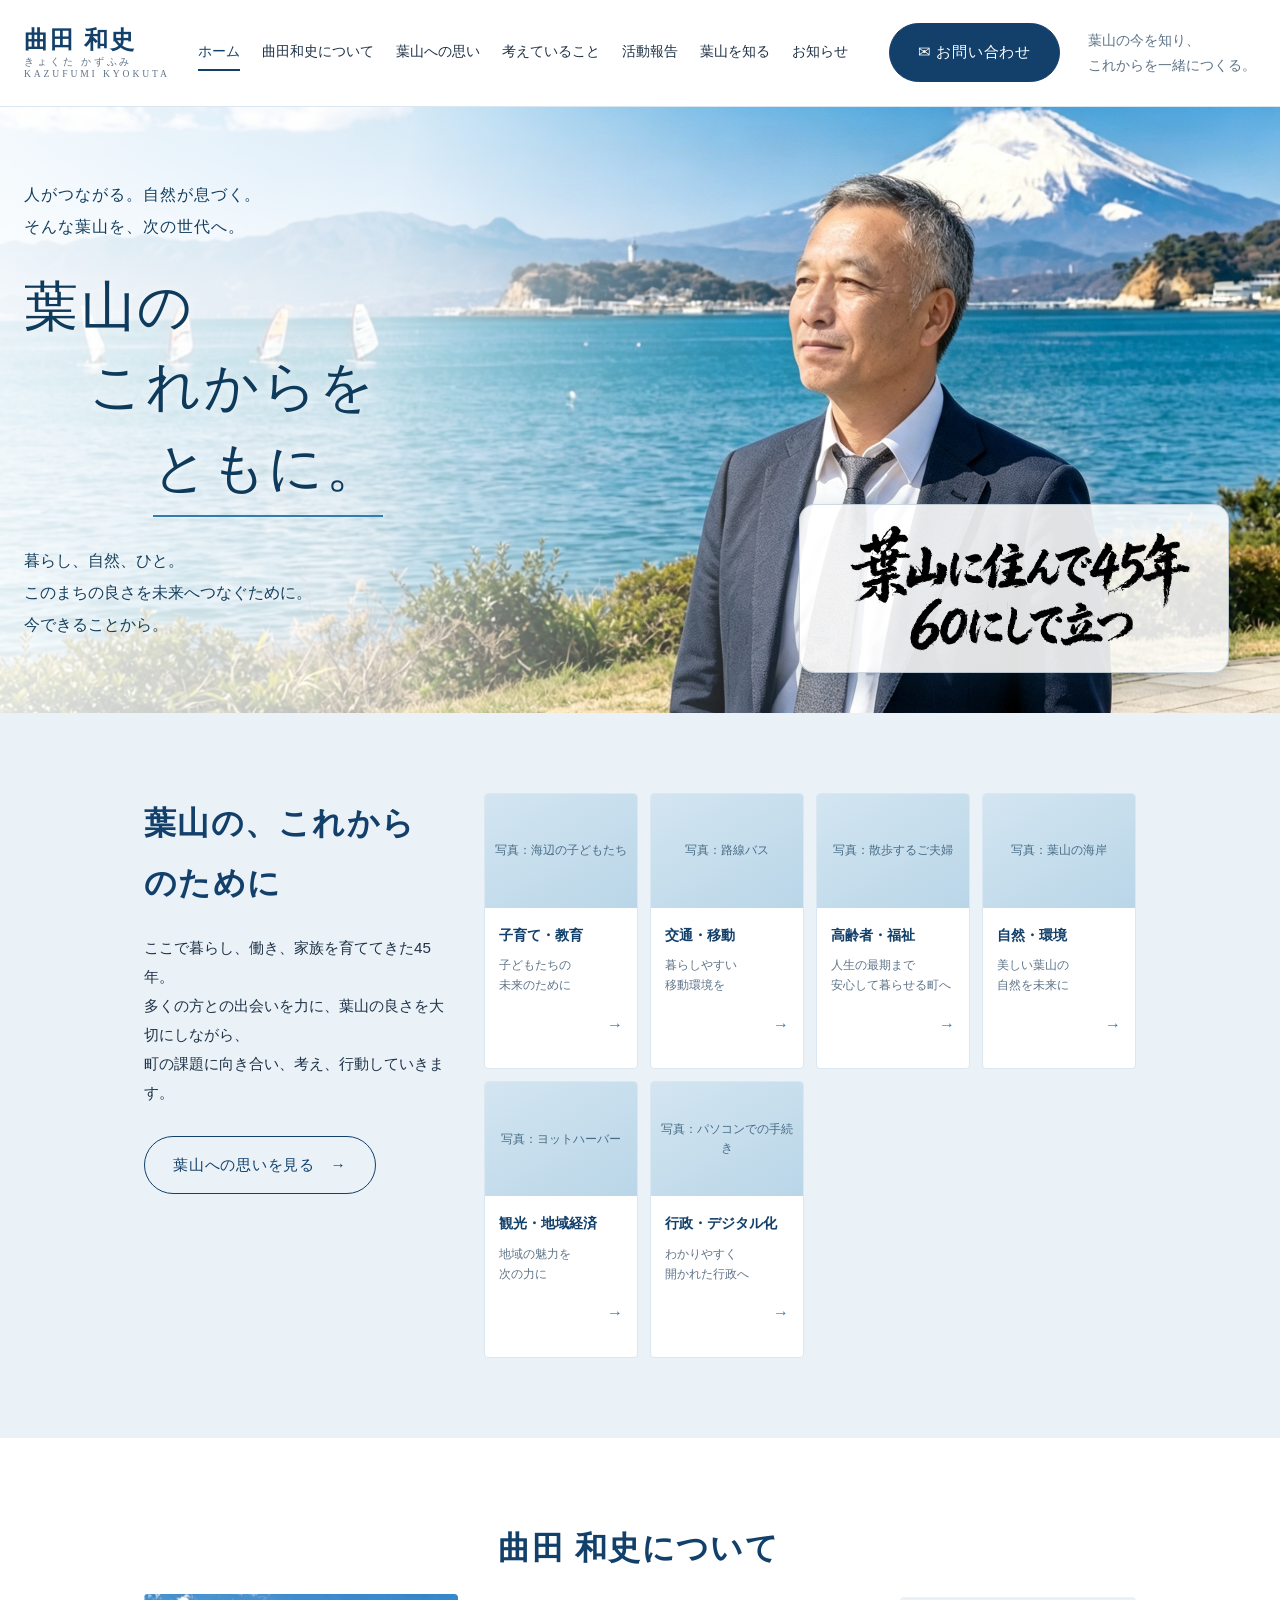
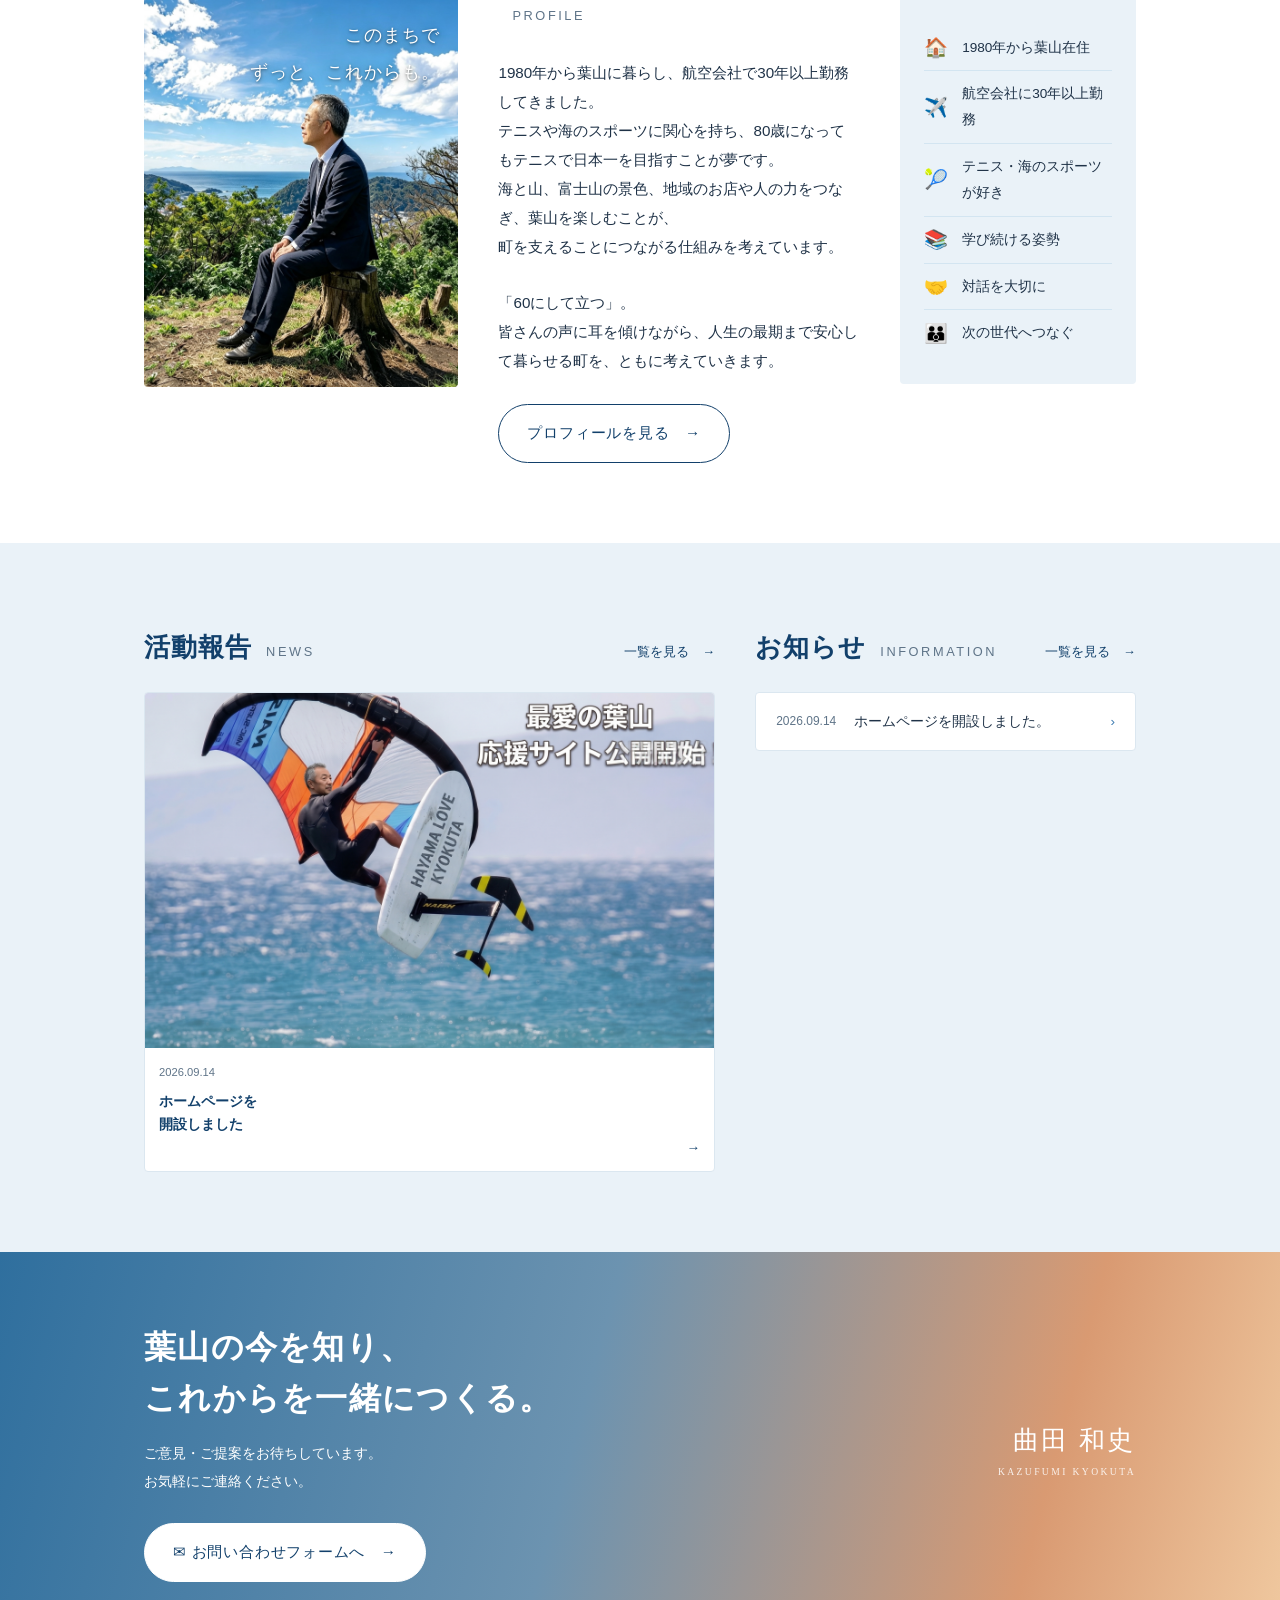
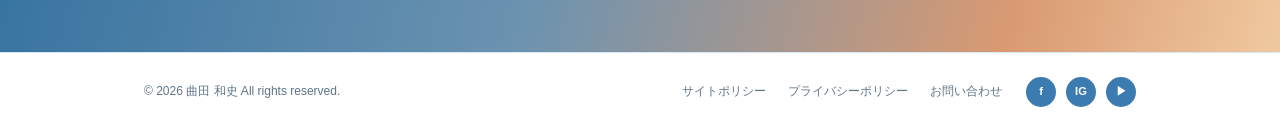
==== commit 75787754: "著作権リスク低減のため、本人以外が写る画像を削除 トップページのヒーロー画像・毛筆バッジ・活動報告のウイングフォイル写真、 および profile.html の3枚（いずれも曲田和史本人の写真）以外の" ====
--- a/index.html
+++ b/index.html
@@ -93,11 +93,7 @@
       <div class="policy__cards">
 
         <a class="card" href="kosodate.html">
-          <div class="photo">
-            <img src="assets/images/kids-on-beach_2048x2048.png"
-                 alt="江ノ島と富士山を背景に、波打ち際で手をつないで歩く3人の子どもたち"
-                 style="width: 100%; height: 100%; object-fit: cover;">
-          </div>
+          <div class="photo"><span>写真：海辺の子どもたち</span></div>
           <div class="card__body">
             <p class="card__title">子育て・教育</p>
             <p class="card__desc">子どもたちの<br>未来のために</p>
@@ -106,11 +102,7 @@
         </a>
 
         <a class="card" href="kotsu.html">
-          <div class="photo">
-            <img src="assets/images/route-bus_2848x1600.png"
-                 alt="江ノ島と富士山を背景に、海沿いの道を走る路線バス"
-                 style="width: 100%; height: 100%; object-fit: cover;">
-          </div>
+          <div class="photo"><span>写真：路線バス</span></div>
           <div class="card__body">
             <p class="card__title">交通・移動</p>
             <p class="card__desc">暮らしやすい<br>移動環境を</p>
@@ -119,11 +111,7 @@
         </a>
 
         <a class="card" href="korei.html">
-          <div class="photo">
-            <img src="assets/images/elderly-couple-walking_2464x1600.png"
-                 alt="海沿いの道でバス停の待合所の前を、手をつないで歩く夫婦の後ろ姿"
-                 style="width: 100%; height: 100%; object-fit: cover;">
-          </div>
+          <div class="photo"><span>写真：散歩するご夫婦</span></div>
           <div class="card__body">
             <p class="card__title">高齢者・福祉</p>
             <p class="card__desc">人生の最期まで<br>安心して暮らせる町へ</p>
@@ -132,11 +120,7 @@
         </a>
 
         <a class="card" href="shizen.html">
-          <div class="photo">
-            <img src="assets/images/hayama-coast_1280x720.png"
-                 alt="テトラポッドごしに見える葉山の海と、遠くに広がる街並みと山"
-                 style="width: 100%; height: 100%; object-fit: cover;">
-          </div>
+          <div class="photo"><span>写真：葉山の海岸</span></div>
           <div class="card__body">
             <p class="card__title">自然・環境</p>
             <p class="card__desc">美しい葉山の<br>自然を未来に</p>
@@ -145,11 +129,7 @@
         </a>
 
         <a class="card" href="kanko.html">
-          <div class="photo">
-            <img src="assets/images/yacht-harbor_800x600.png"
-                 alt="ヨットが並ぶ葉山マリーナと、奥に見える江ノ島"
-                 style="width: 100%; height: 100%; object-fit: cover;">
-          </div>
+          <div class="photo"><span>写真：ヨットハーバー</span></div>
           <div class="card__body">
             <p class="card__title">観光・地域経済</p>
             <p class="card__desc">地域の魅力を<br>次の力に</p>
@@ -158,11 +138,7 @@
         </a>
 
         <a class="card" href="gyosei.html">
-          <div class="photo">
-            <img src="assets/images/digital-procedure-keyboard_670x446.png"
-                 alt="スマートフォンとBluetoothキーボードを使って手続きをするようす"
-                 style="width: 100%; height: 100%; object-fit: cover;">
-          </div>
+          <div class="photo"><span>写真：パソコンでの手続き</span></div>
           <div class="card__body">
             <p class="card__title">行政・デジタル化</p>
             <p class="card__desc">わかりやすく<br>開かれた行政へ</p>
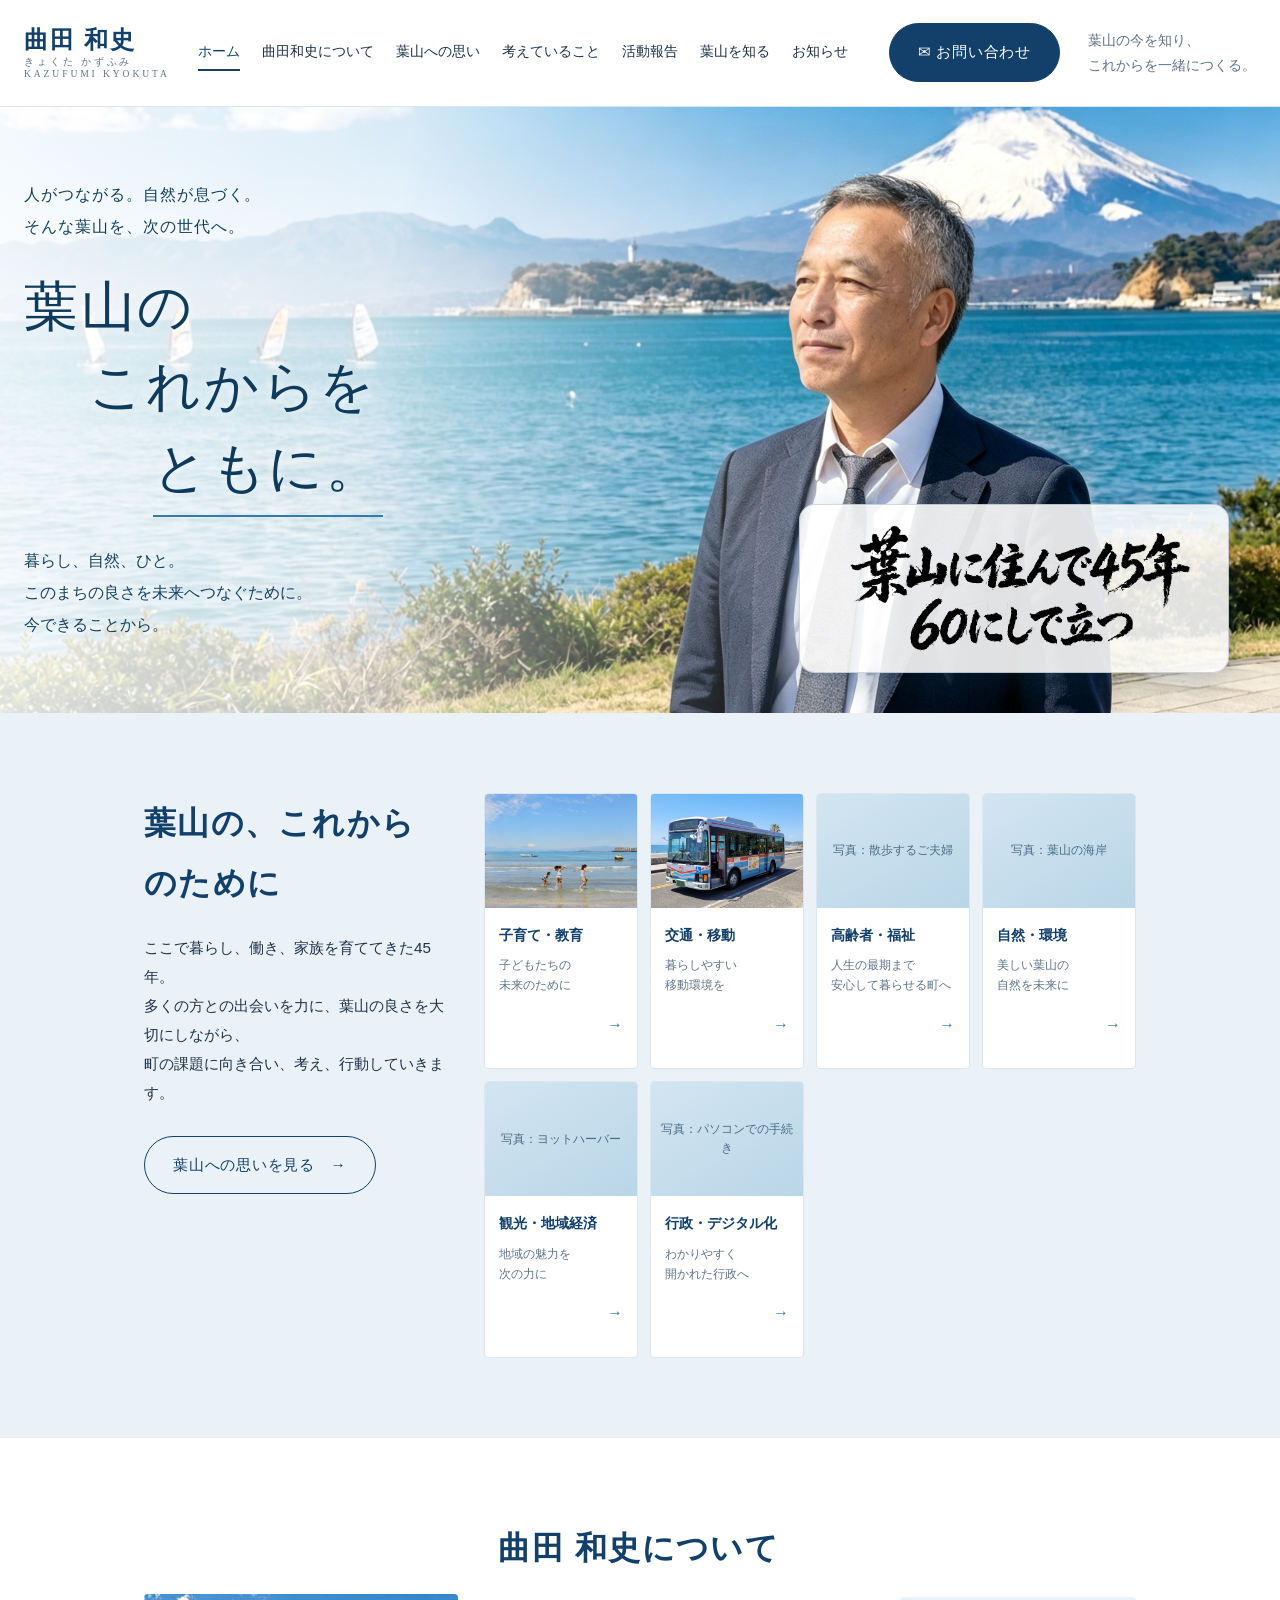
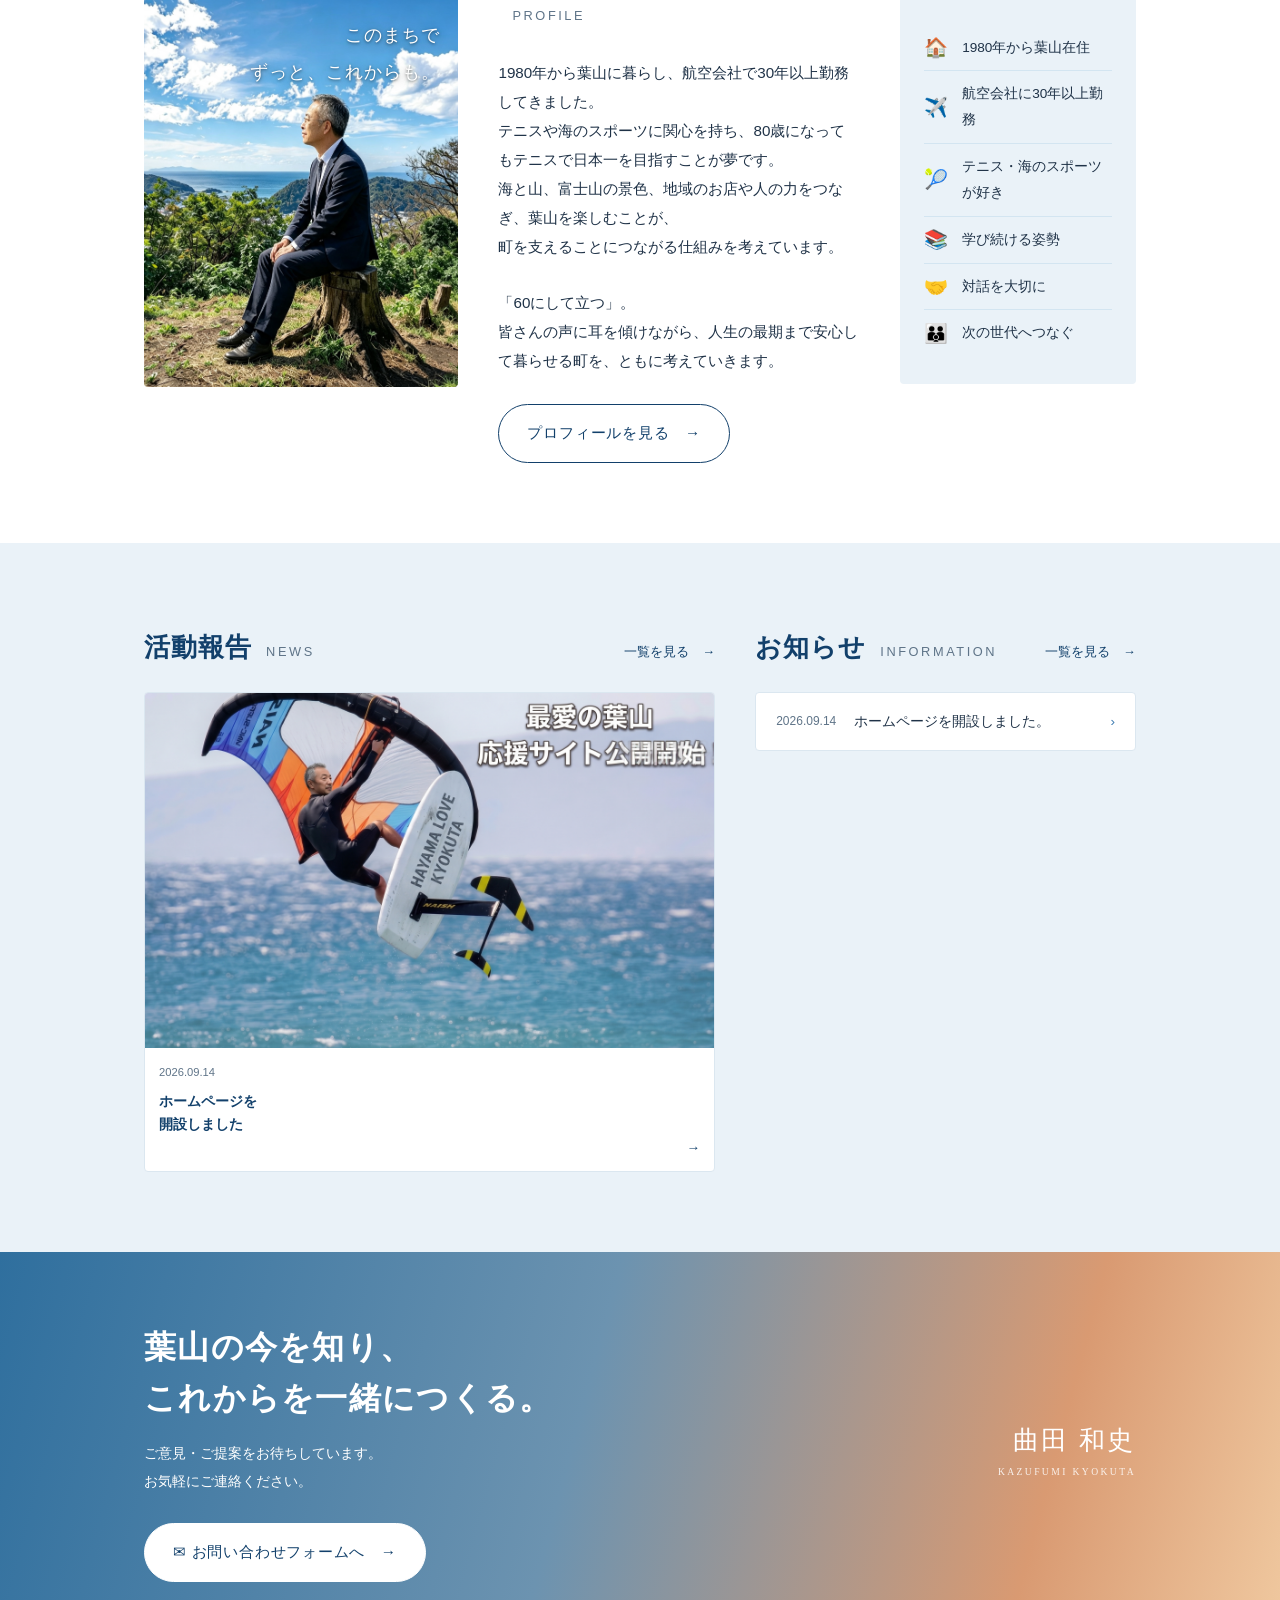
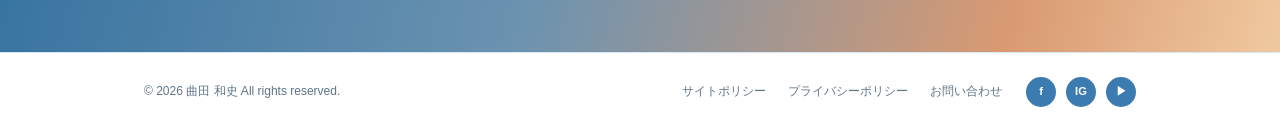
==== commit 483ce820: "使用許諾済みの写真で「交通・移動」「子育て・教育」カードを更新 いずれも使用許諾を得て取得し、背景をGeminiで加工した写真に差し替えた。" ====
--- a/index.html
+++ b/index.html
@@ -93,7 +93,11 @@
       <div class="policy__cards">
 
         <a class="card" href="kosodate.html">
-          <div class="photo"><span>写真：海辺の子どもたち</span></div>
+          <div class="photo">
+            <img src="assets/images/beach-kids-fuji-view-licensed_2000x1333.jpeg"
+                 alt="富士山を望む海辺で波打ち際を走る子どもたち"
+                 style="width: 100%; height: 100%; object-fit: cover;">
+          </div>
           <div class="card__body">
             <p class="card__title">子育て・教育</p>
             <p class="card__desc">子どもたちの<br>未来のために</p>
@@ -102,7 +106,11 @@
         </a>
 
         <a class="card" href="kotsu.html">
-          <div class="photo"><span>写真：路線バス</span></div>
+          <div class="photo">
+            <img src="assets/images/hayama-coast-route-bus-licensed_2730x1536.jpg"
+                 alt="海沿いの道を走る路線バス"
+                 style="width: 100%; height: 100%; object-fit: cover;">
+          </div>
           <div class="card__body">
             <p class="card__title">交通・移動</p>
             <p class="card__desc">暮らしやすい<br>移動環境を</p>
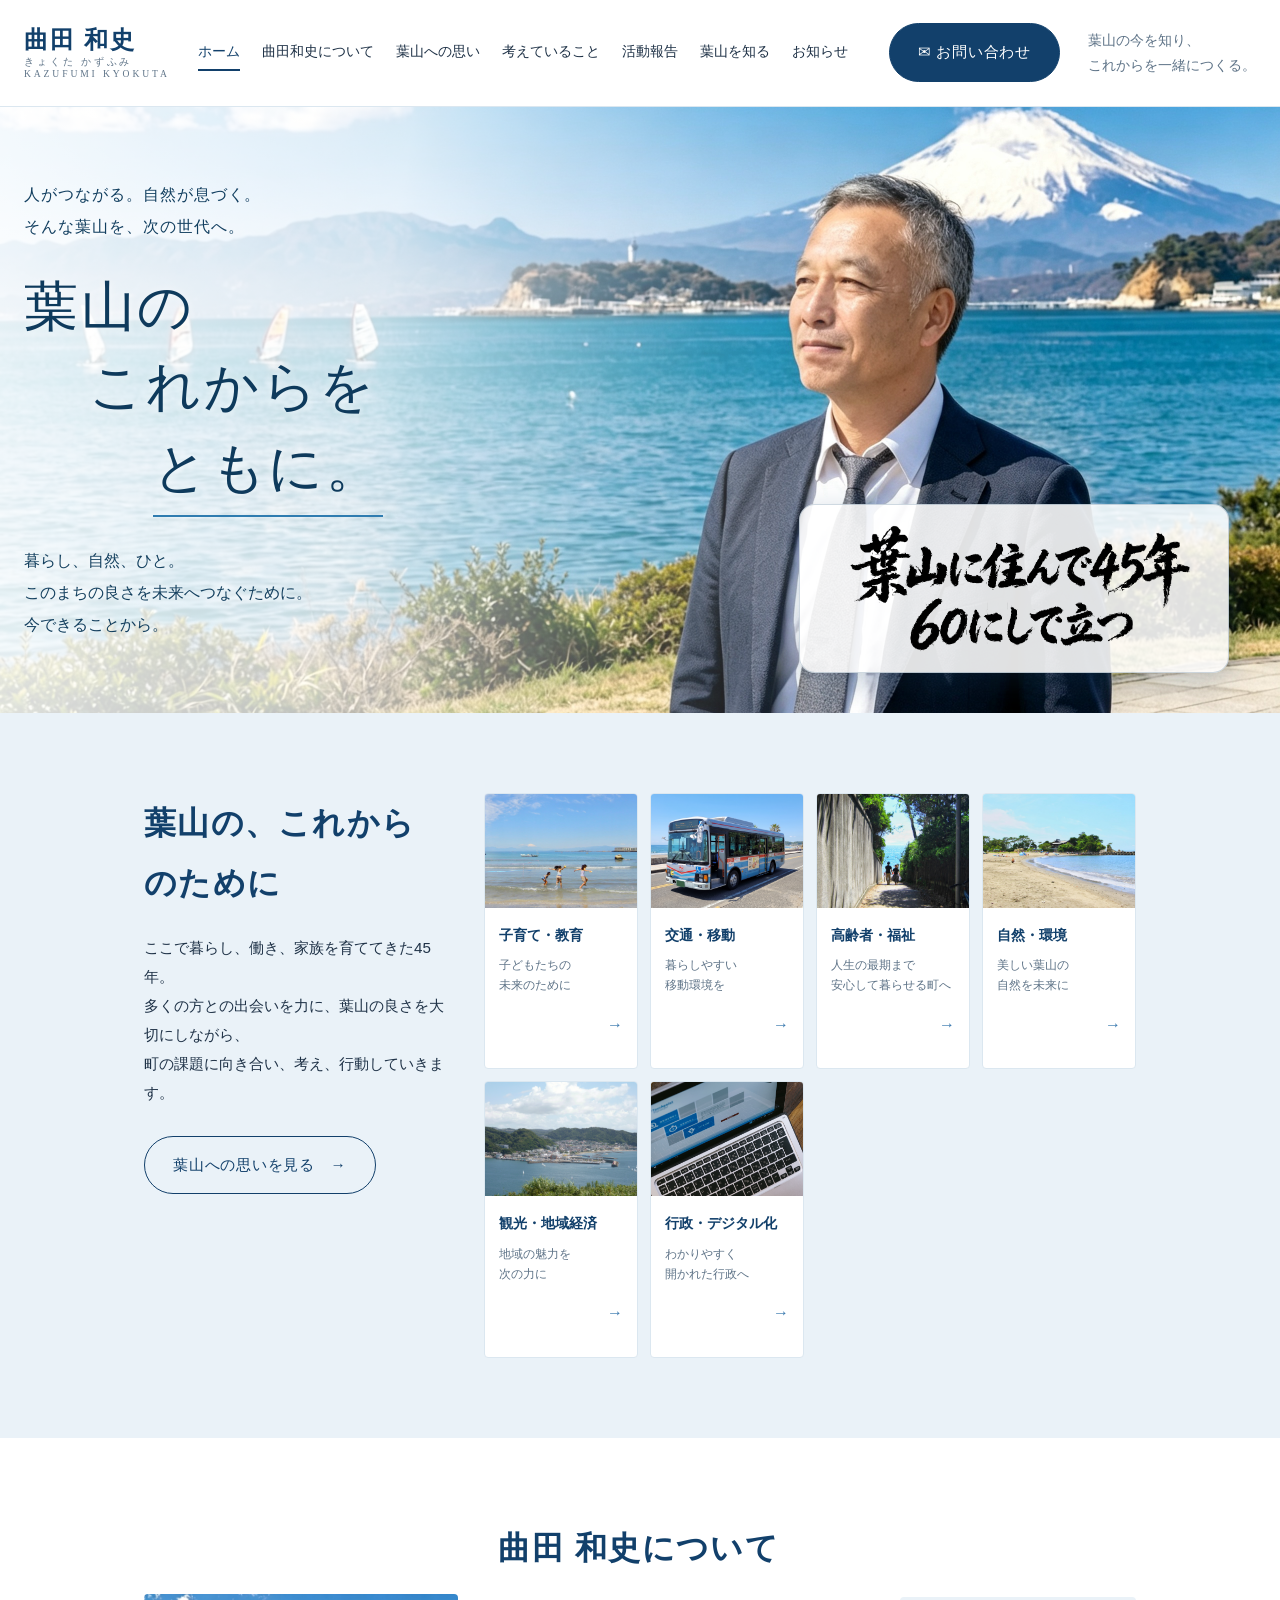
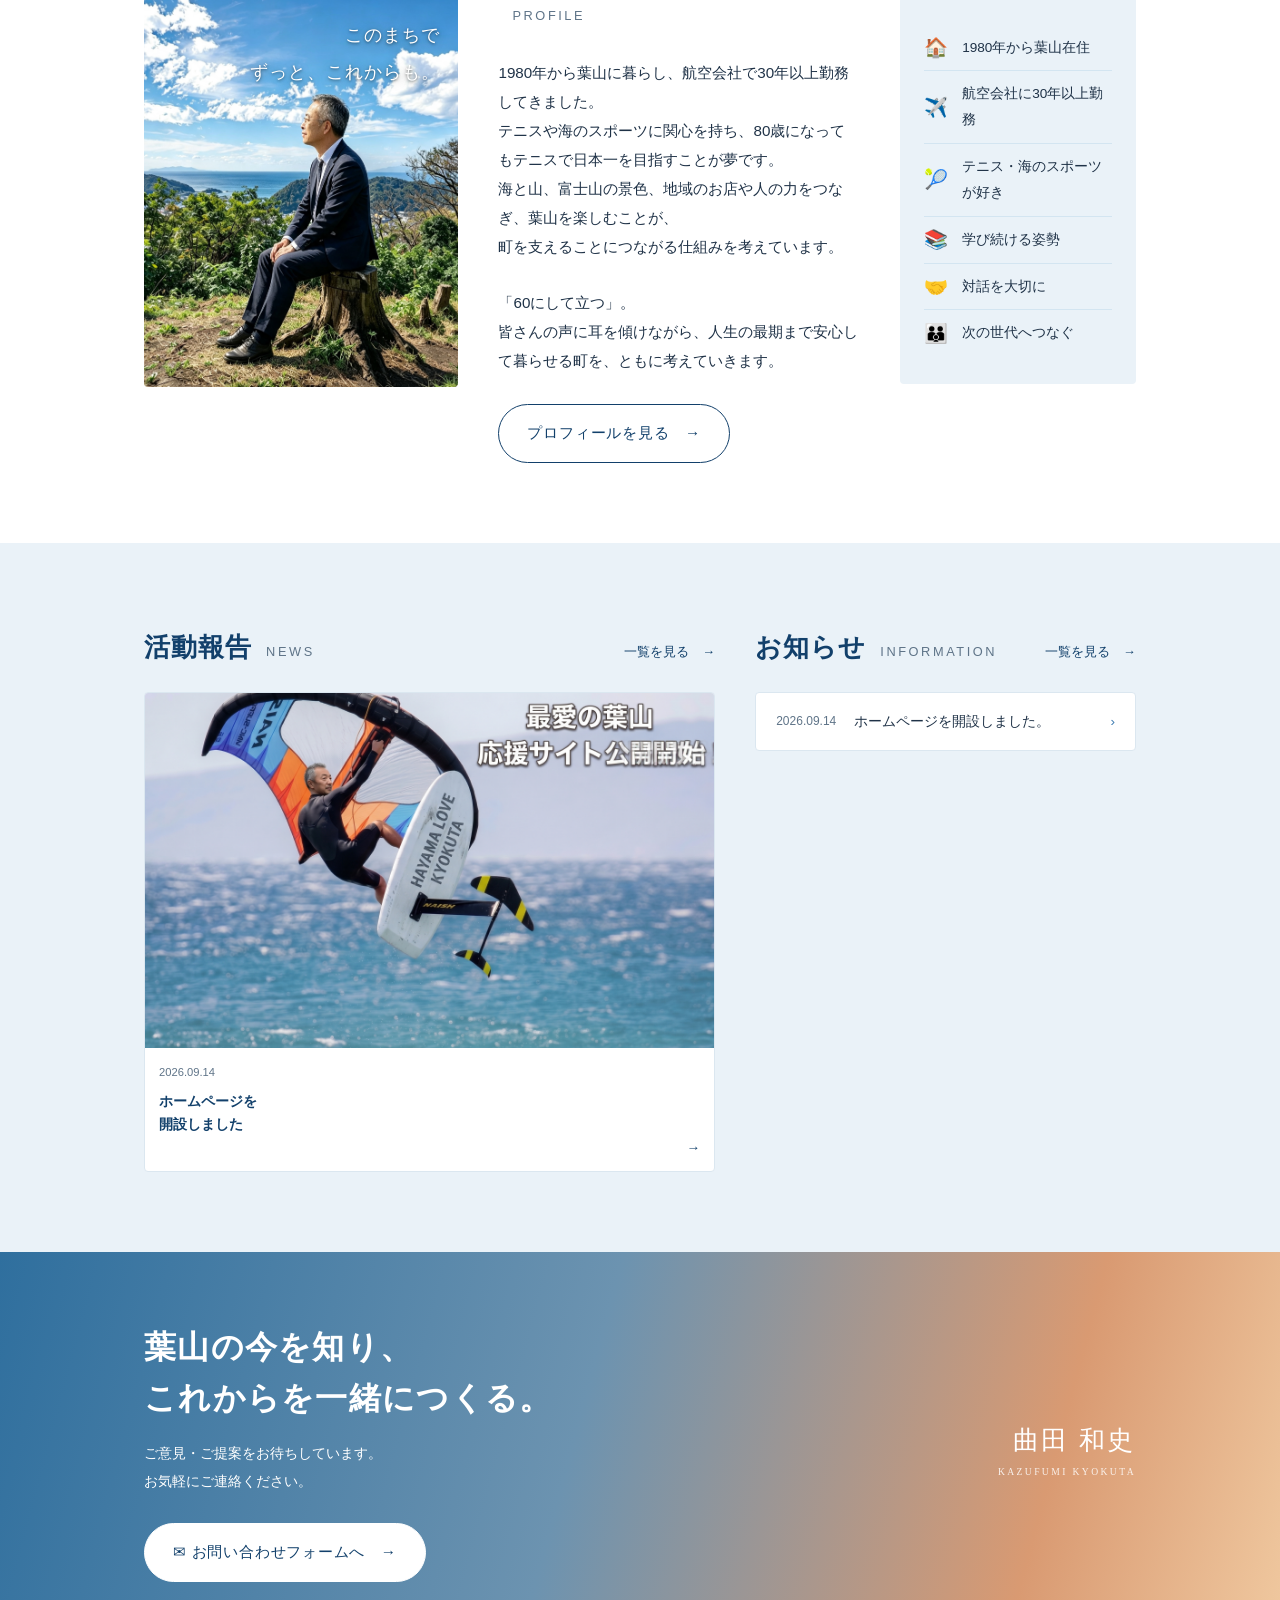
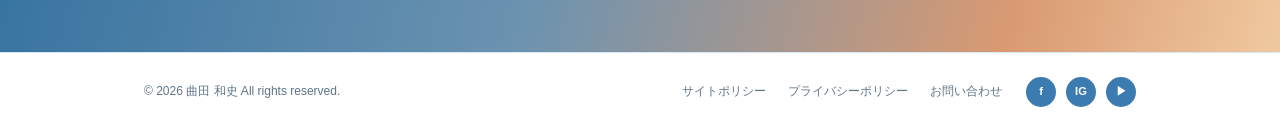
==== commit 60a7501a: "使用許諾済みの写真でトップページの政策カード6枚をすべて更新 散歩するご夫婦、葉山の海岸、ヨットハーバー、パソコンでの手続きの 各写真を追加。いずれも使用許諾を得て取得し、背景をGeminiで加工した" ====
--- a/index.html
+++ b/index.html
@@ -119,7 +119,11 @@
         </a>
 
         <a class="card" href="korei.html">
-          <div class="photo"><span>写真：散歩するご夫婦</span></div>
+          <div class="photo">
+            <img src="assets/images/coastal-path-couple-walking-licensed_2000x1335.jpeg"
+                 alt="緑のトンネルを抜けた先に海が広がる小道を、手をつないで歩くご夫婦"
+                 style="width: 100%; height: 100%; object-fit: cover;">
+          </div>
           <div class="card__body">
             <p class="card__title">高齢者・福祉</p>
             <p class="card__desc">人生の最期まで<br>安心して暮らせる町へ</p>
@@ -128,7 +132,11 @@
         </a>
 
         <a class="card" href="shizen.html">
-          <div class="photo"><span>写真：葉山の海岸</span></div>
+          <div class="photo">
+            <img src="assets/images/morito-beach-shrine-view-licensed_2000x1333.jpeg"
+                 alt="緑に囲まれた社を望む、穏やかな葉山の海岸"
+                 style="width: 100%; height: 100%; object-fit: cover;">
+          </div>
           <div class="card__body">
             <p class="card__title">自然・環境</p>
             <p class="card__desc">美しい葉山の<br>自然を未来に</p>
@@ -137,7 +145,11 @@
         </a>
 
         <a class="card" href="kanko.html">
-          <div class="photo"><span>写真：ヨットハーバー</span></div>
+          <div class="photo">
+            <img src="assets/images/hayama-marina-port-view-licensed_3648x2736.jpg"
+                 alt="ヨットが浮かぶ葉山港と、山あいに広がる町並み"
+                 style="width: 100%; height: 100%; object-fit: cover;">
+          </div>
           <div class="card__body">
             <p class="card__title">観光・地域経済</p>
             <p class="card__desc">地域の魅力を<br>次の力に</p>
@@ -146,7 +158,11 @@
         </a>
 
         <a class="card" href="gyosei.html">
-          <div class="photo"><span>写真：パソコンでの手続き</span></div>
+          <div class="photo">
+            <img src="assets/images/laptop-keyboard-online-procedure-licensed_2502x1696.jpg"
+                 alt="ノートパソコンの画面で行政手続きの案内を見るようす"
+                 style="width: 100%; height: 100%; object-fit: cover;">
+          </div>
           <div class="card__body">
             <p class="card__title">行政・デジタル化</p>
             <p class="card__desc">わかりやすく<br>開かれた行政へ</p>
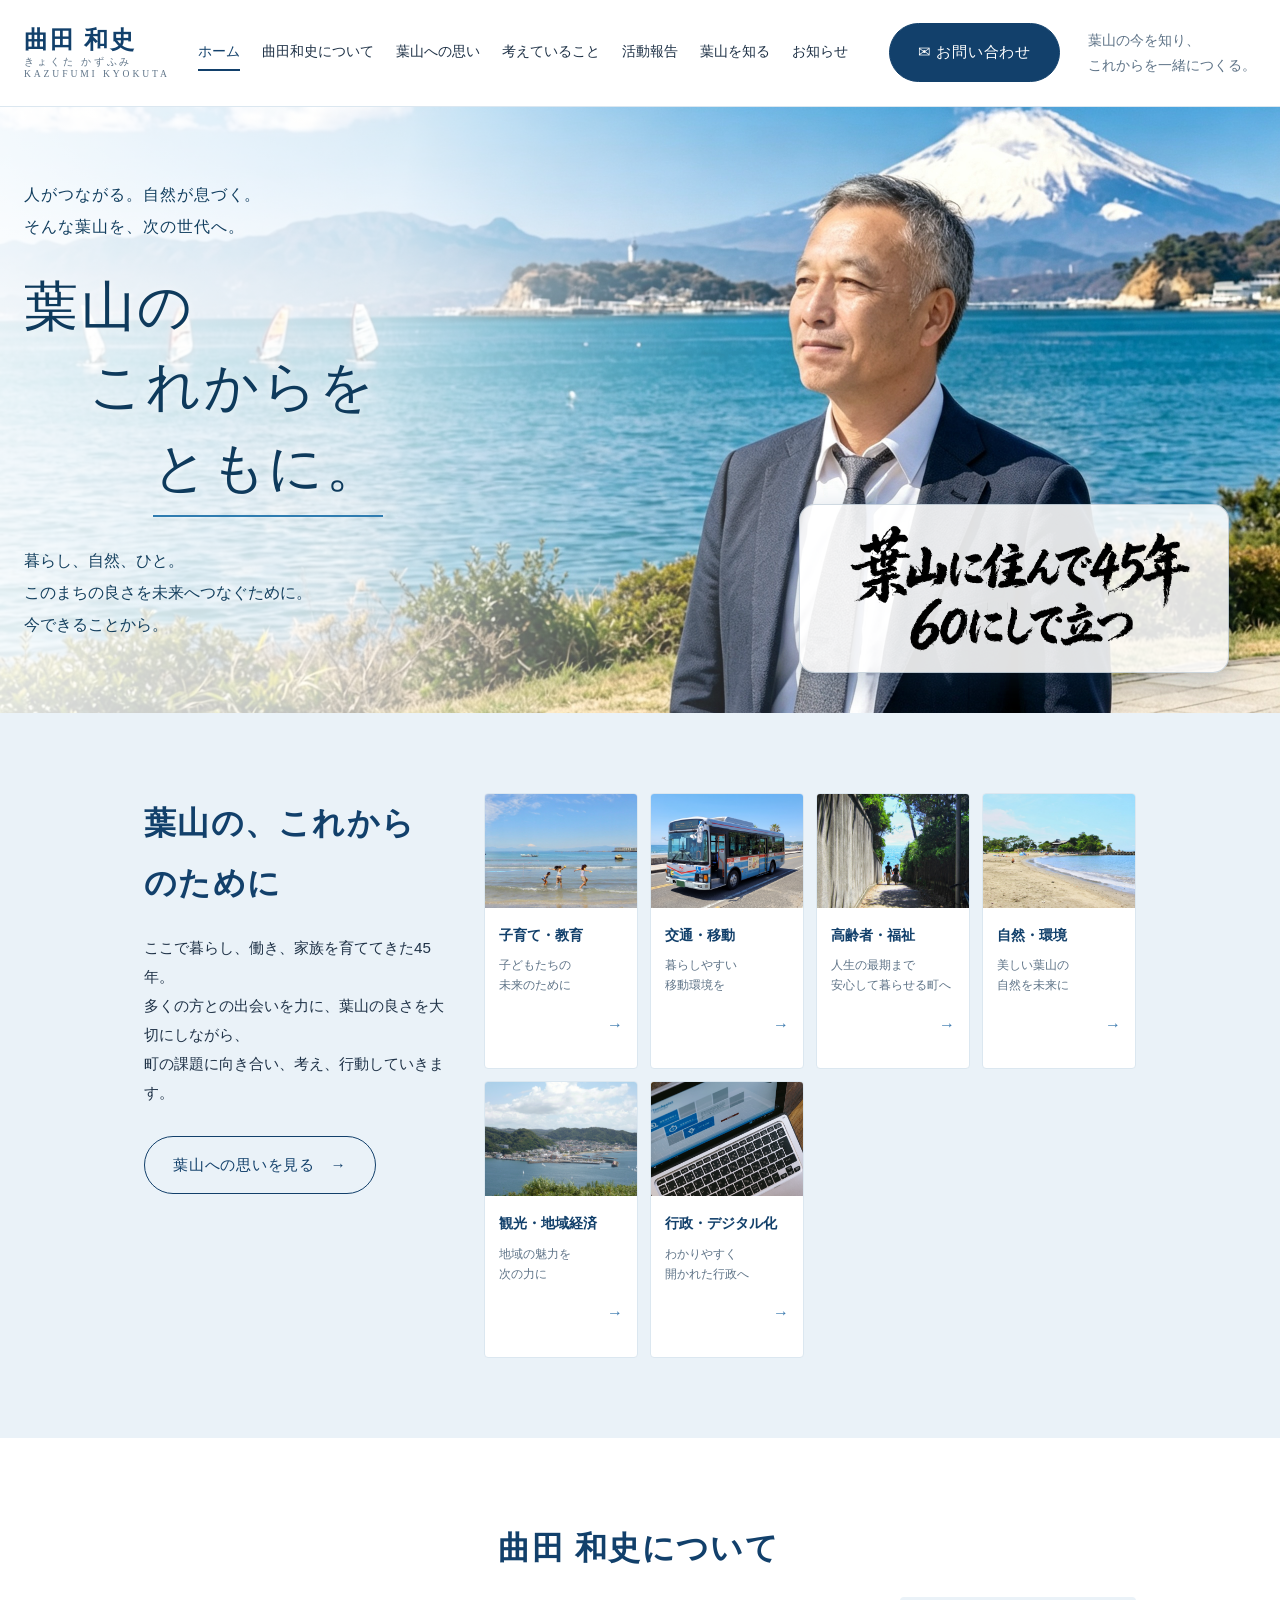
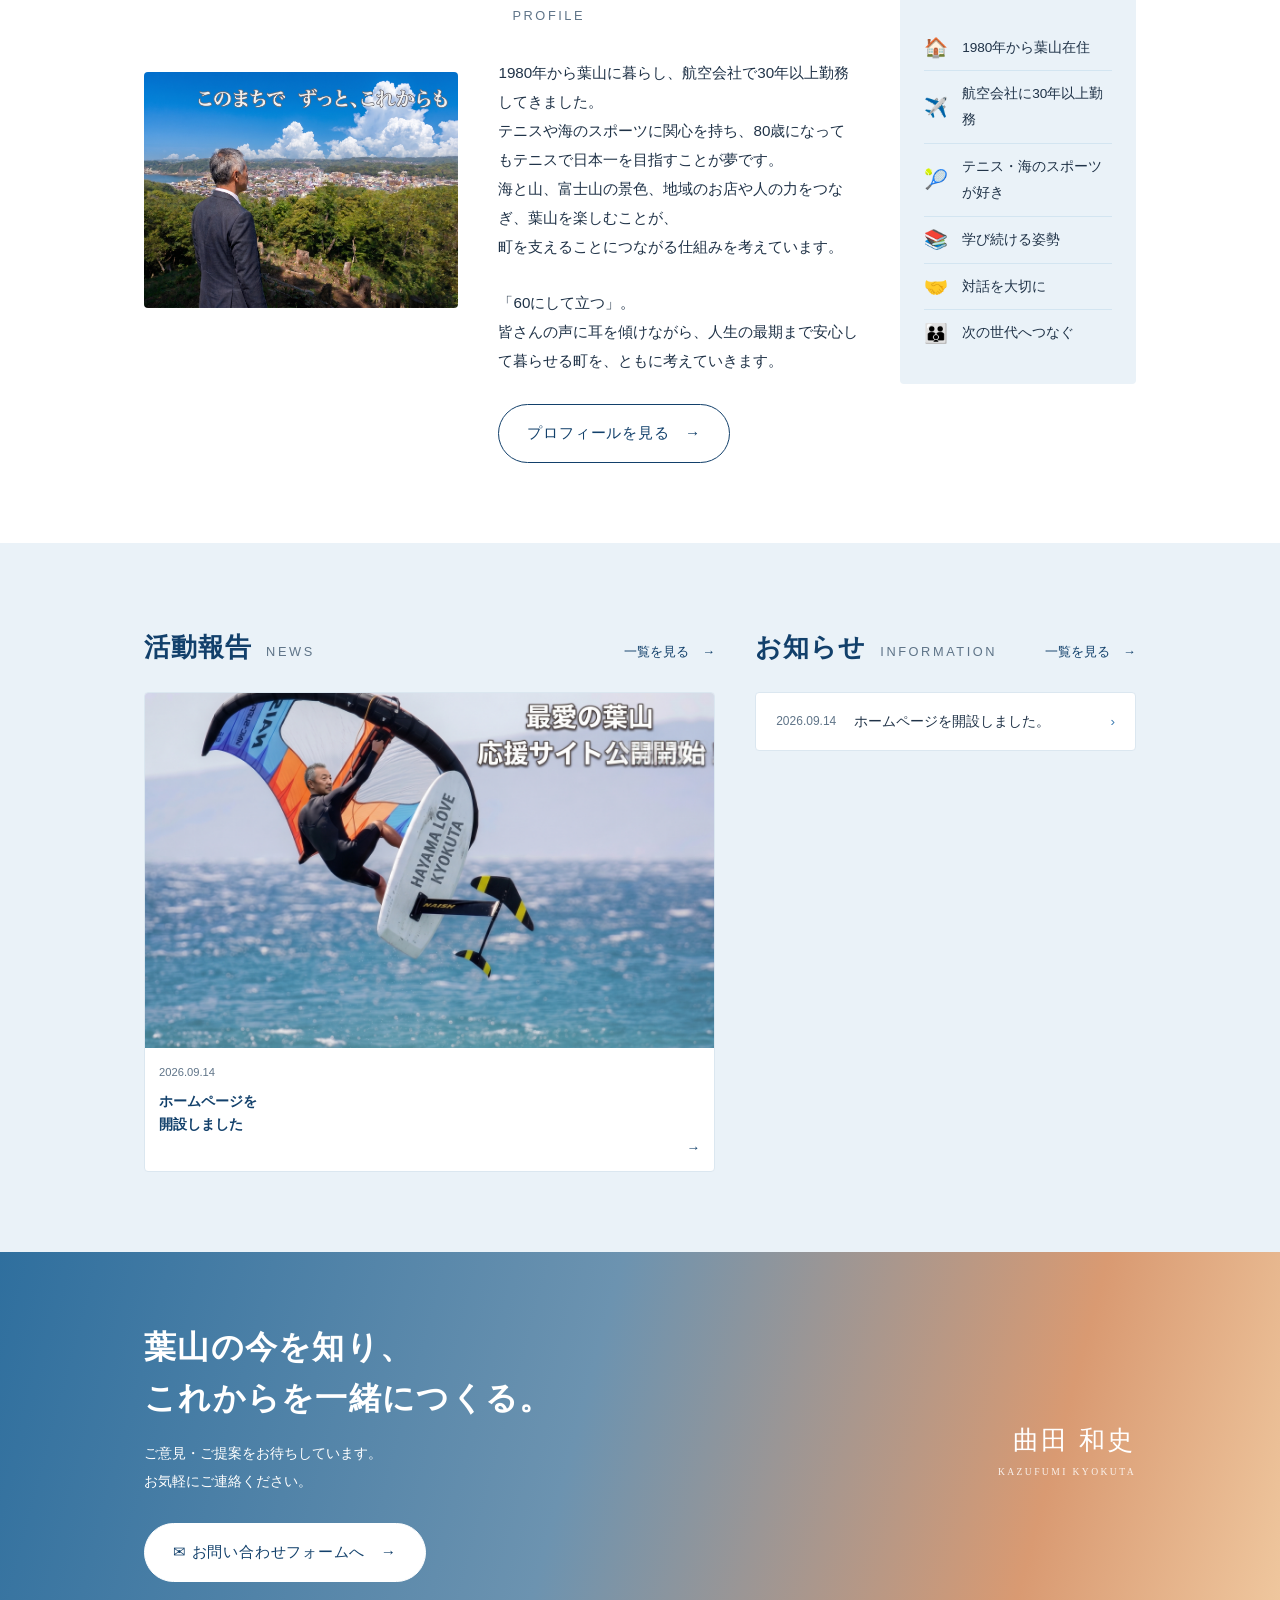
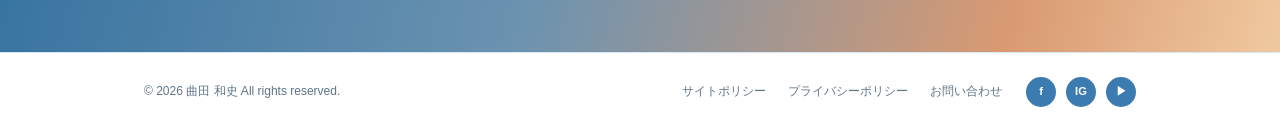
==== commit a85de2bc: "プロフィール写真を「このまちで ずっと、これからも」文字入り写真に差し替え 使用許諾を得て取得し、背景をGeminiで加工した写真に更新した。 文字が画像に焼き込まれているため、index.html側" ====
--- a/index.html
+++ b/index.html
@@ -178,16 +178,12 @@
   <section class="section profile" id="profile">
     <div class="container profile__inner">
 
-      <div class="profile__figure">
+      <div class="profile__figure" style="aspect-ratio: 4 / 3;">
         <div class="photo" style="width: 100%; height: 100%;">
-          <img src="assets/images/profile-portrait-nature_2304x1728.png"
-               alt="緑に囲まれた高台から、海と葉山の街並みを見つめる曲田和史"
+          <img src="assets/images/kyokuta-hillside-town-view-licensed_2390x1792.jpg"
+               alt="緑の高台から葉山の街並みを見つめる曲田和史。「このまちで ずっと、これからも」の文字入り"
                style="width: 100%; height: 100%; object-fit: cover;">
         </div>
-        <p class="profile__handwrite">
-          このまちで<br>
-          ずっと、これからも。
-        </p>
       </div>
 
       <div class="profile__text">
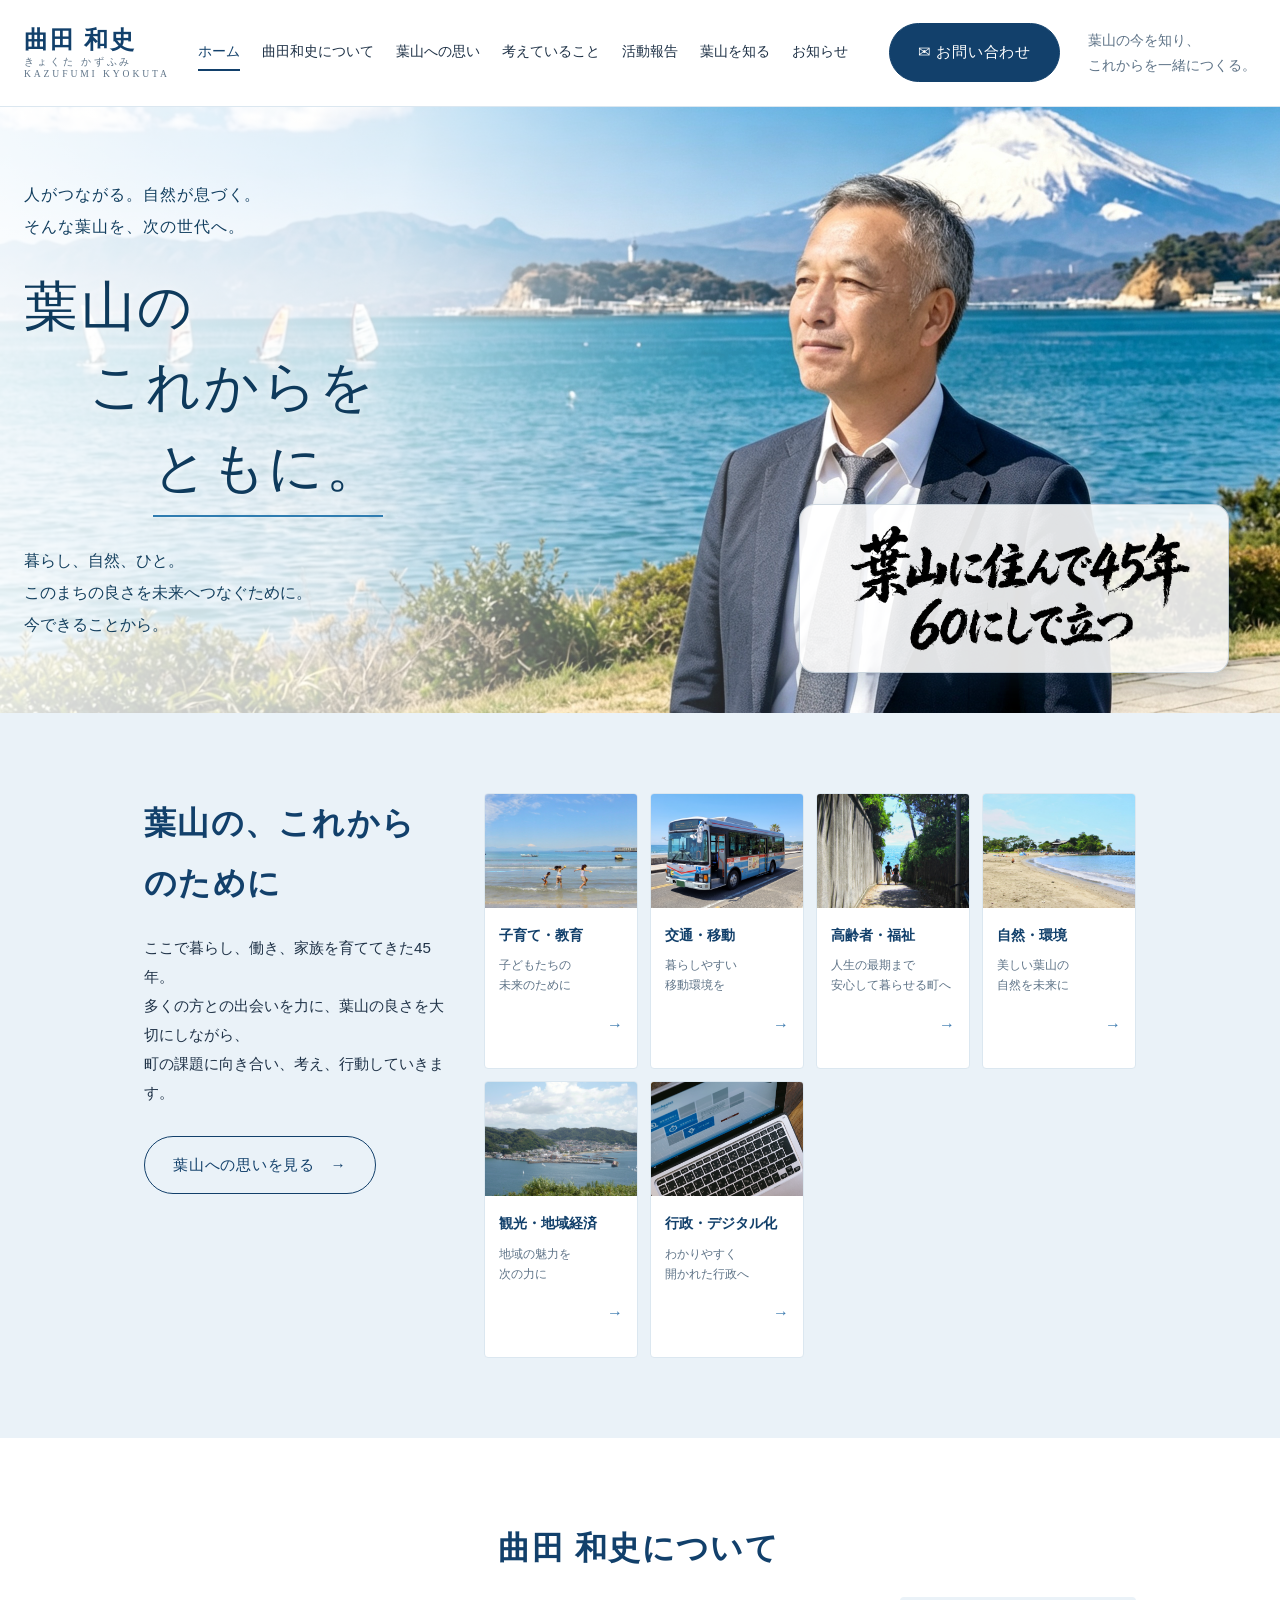
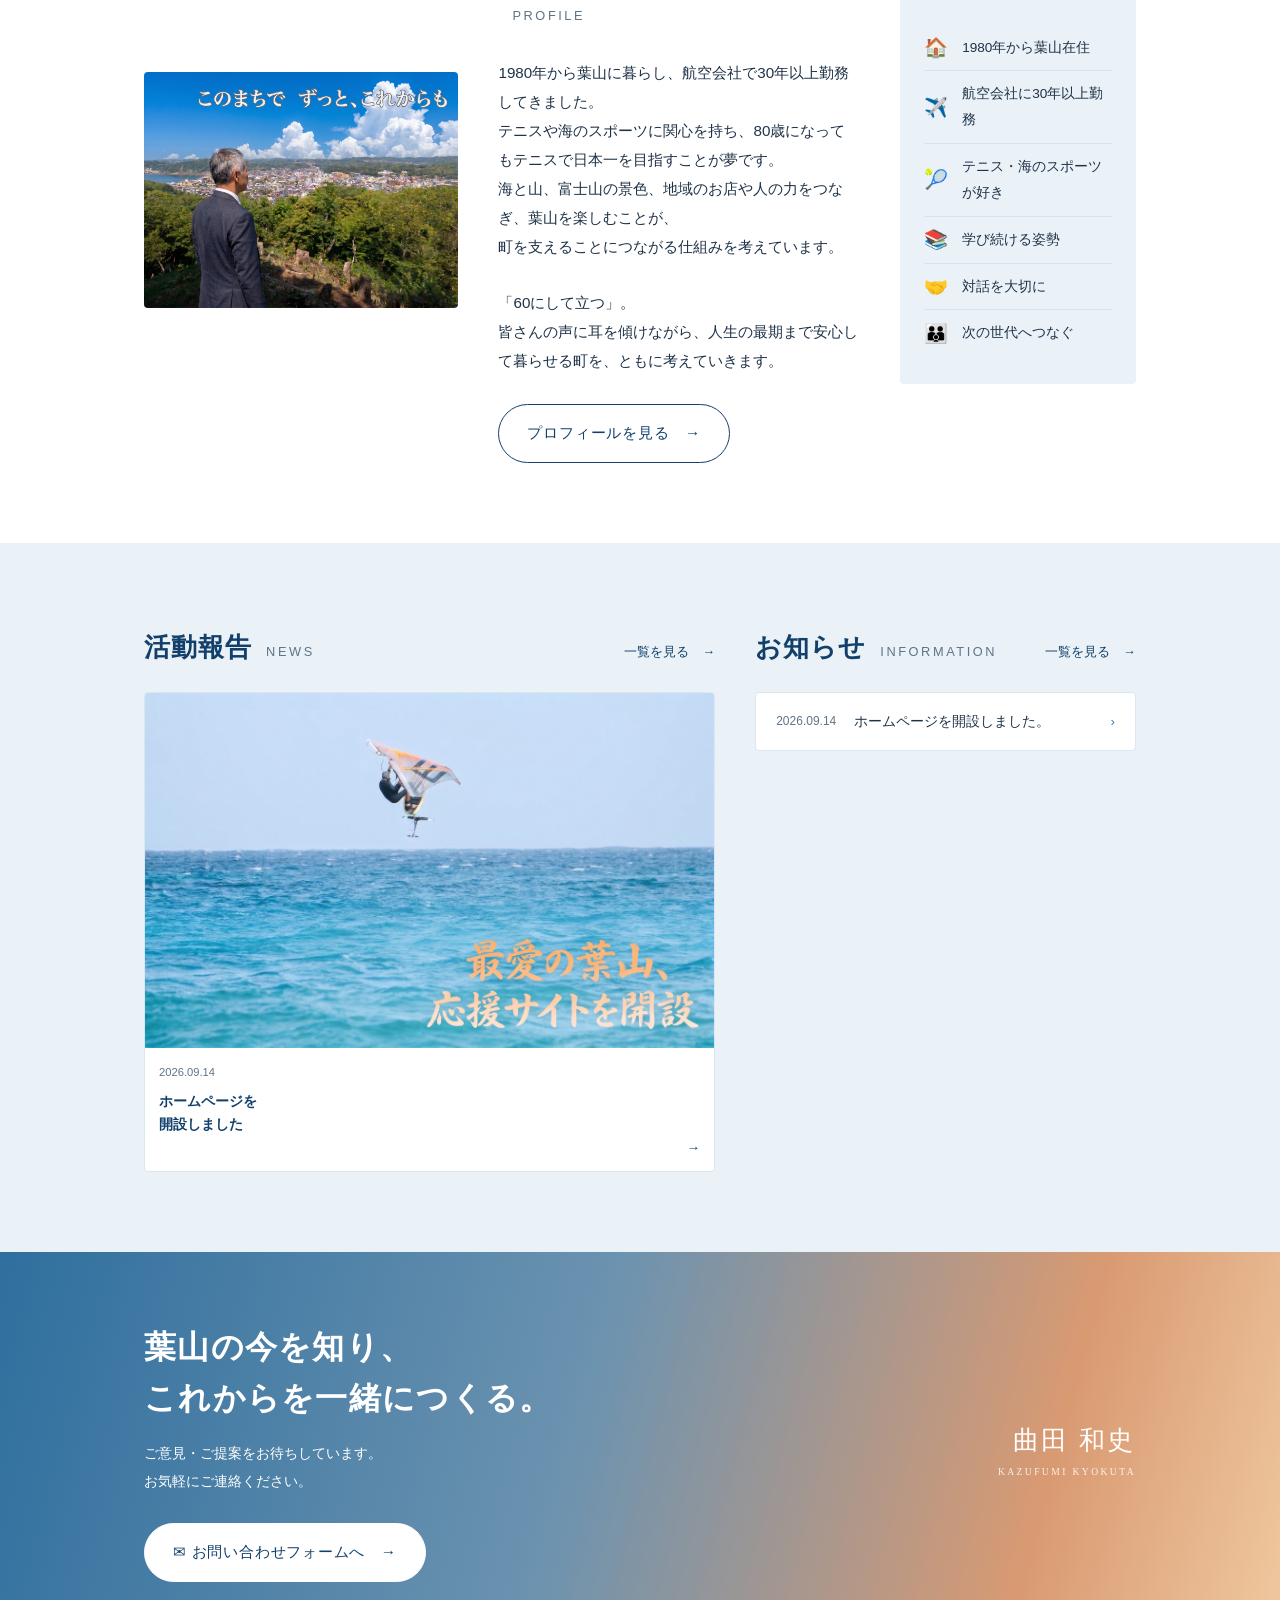
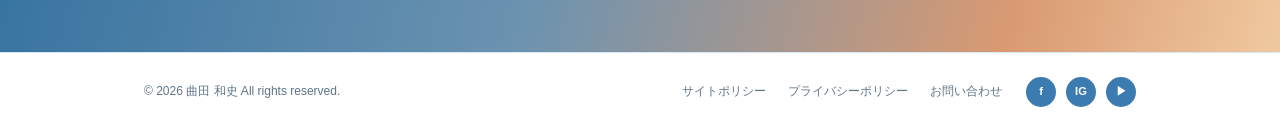
==== commit 10d259ff: "活動報告カードの写真を差し替え、表示位置を調整 ウイングフォイルでジャンプする写真に差し替えた。縦横比の違いで 下部の文字が見切れていたため、object-position: center botto" ====
--- a/index.html
+++ b/index.html
@@ -228,9 +228,9 @@
 
           <a class="card news__card" href="#news">
             <div class="photo">
-              <img src="assets/images/hayama-support-site-launch-wingfoil_2508x1664.jpg"
-                   alt="ウイングフォイルを楽しむ曲田和史と「最愛の葉山 応援サイト公開開始」の文字"
-                   style="width: 100%; height: 100%; object-fit: cover;">
+              <img src="assets/images/hayama-support-site-launch-wingjump_2390x1792.jpg"
+                   alt="ウイングフォイルでジャンプする曲田和史と「最愛の葉山、応援サイトを開設」の文字"
+                   style="width: 100%; height: 100%; object-fit: cover; object-position: center bottom;">
             </div>
             <div class="card__body">
               <time datetime="2026-09-14">2026.09.14</time>
